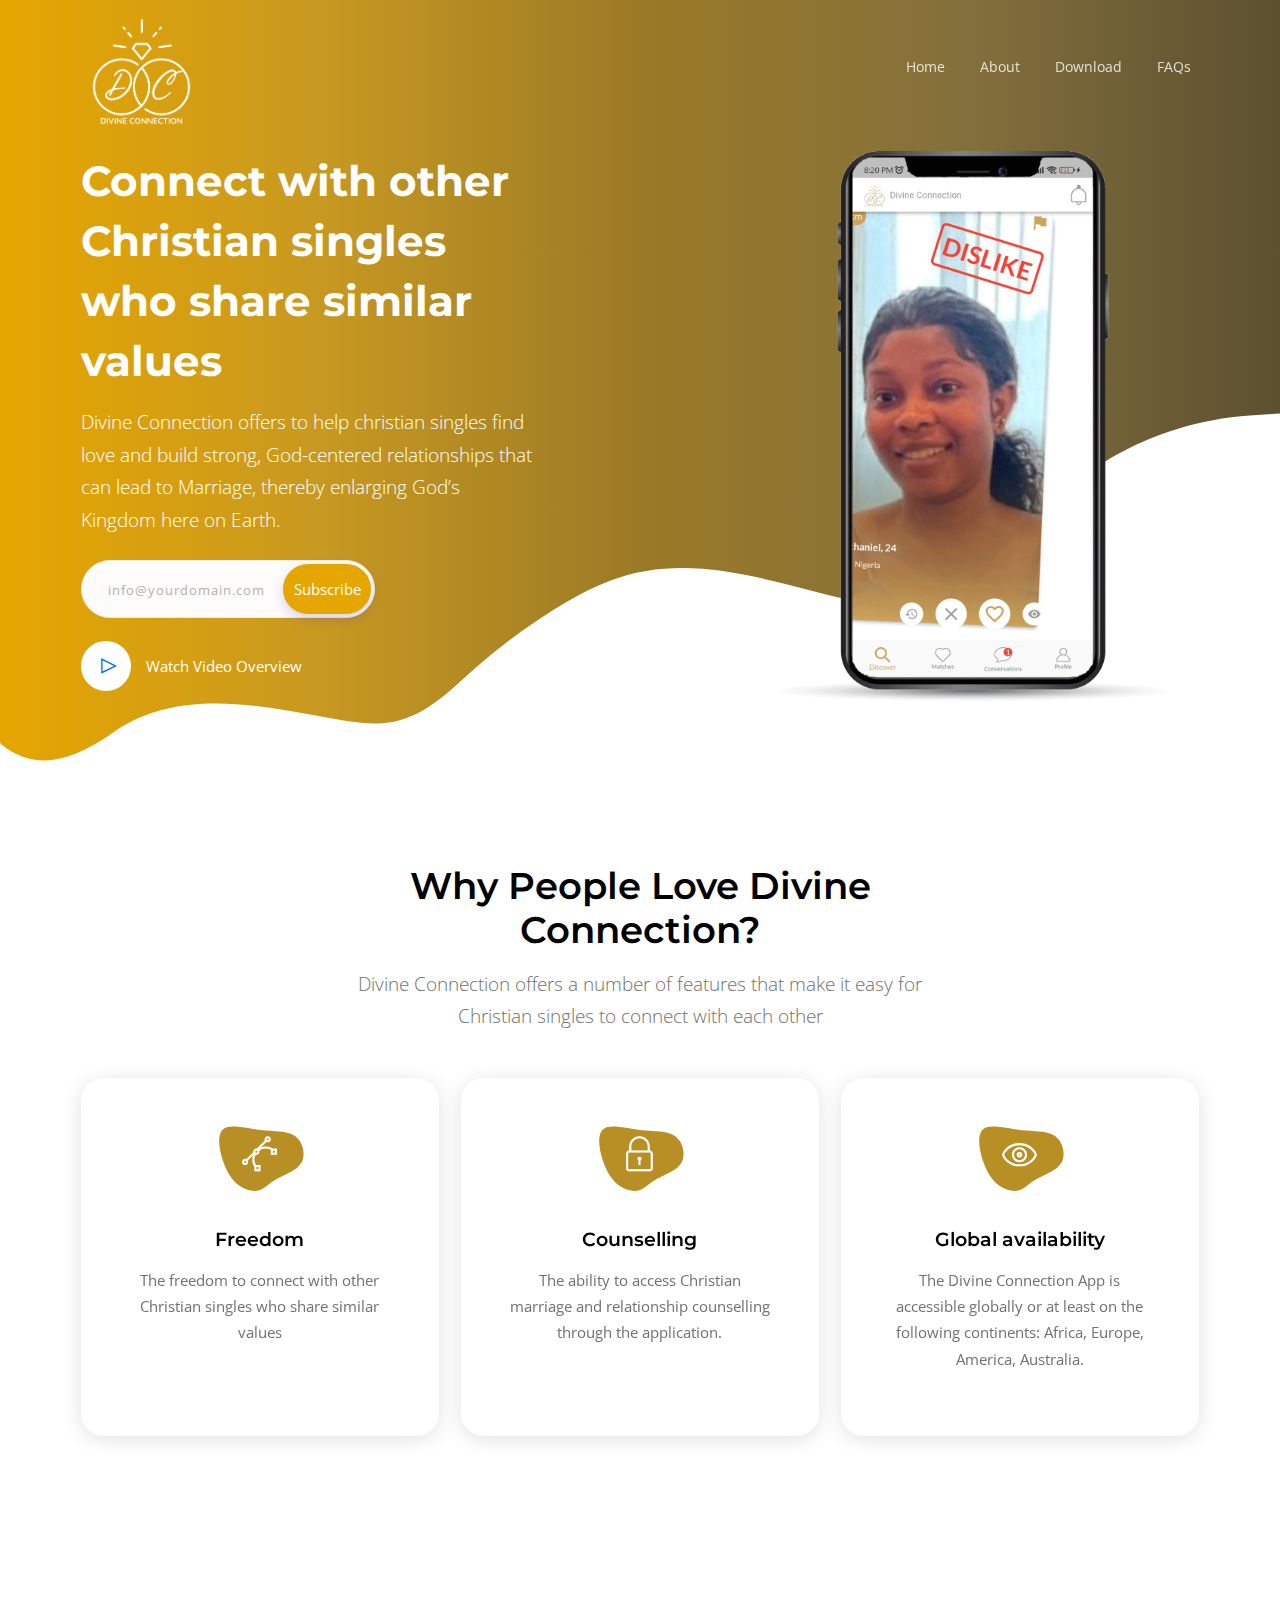
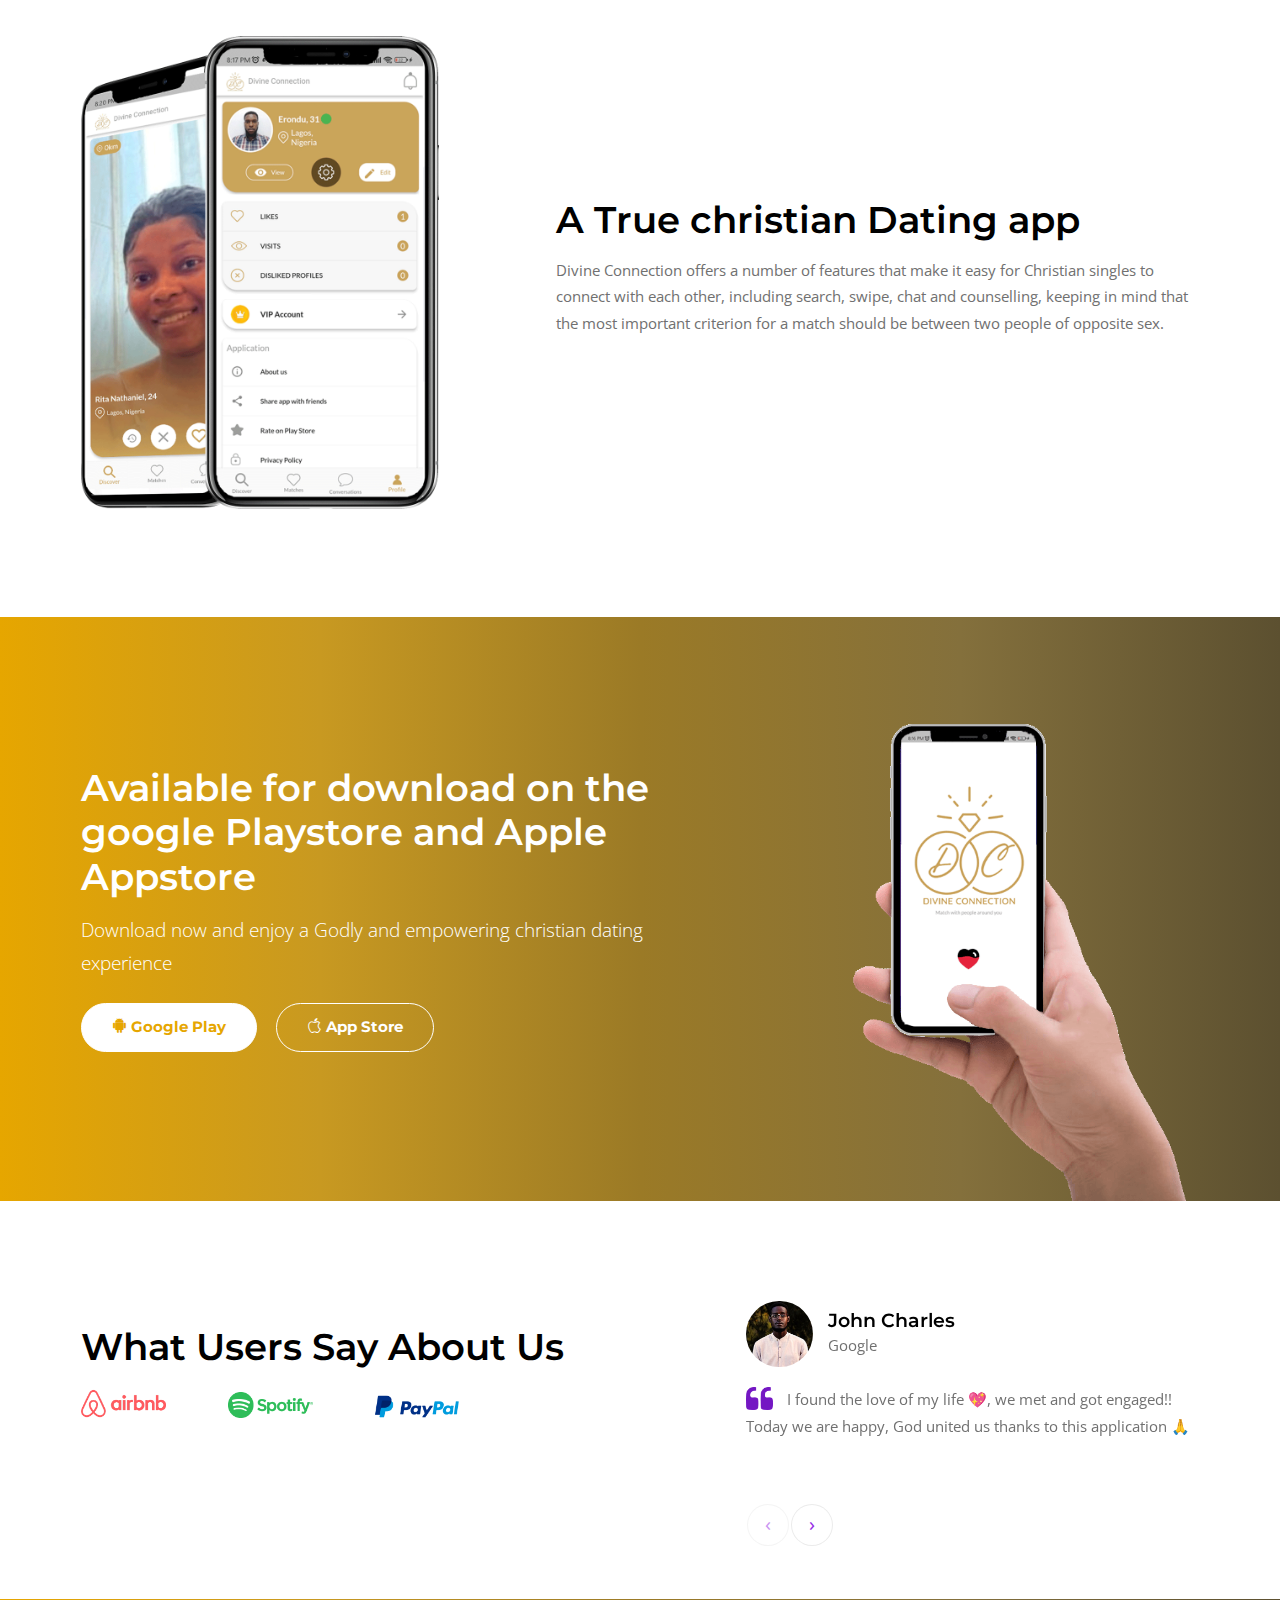
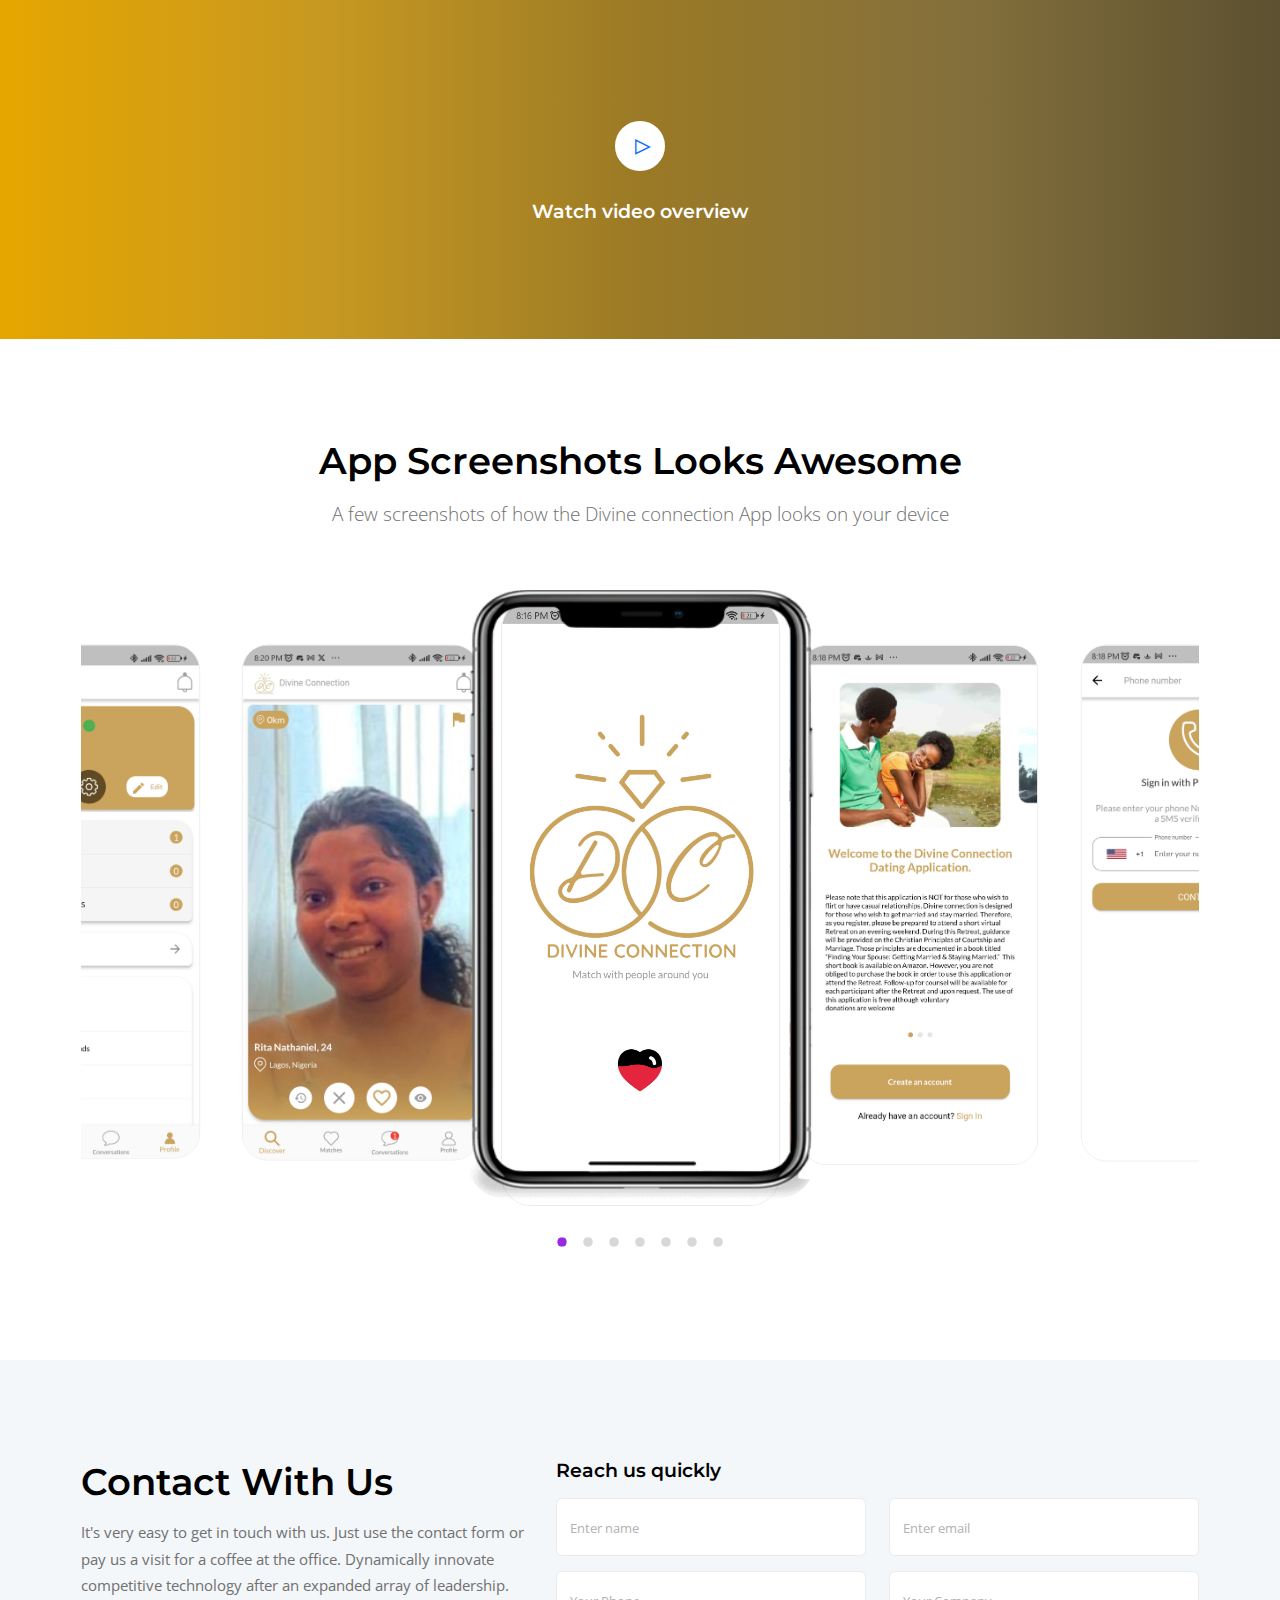
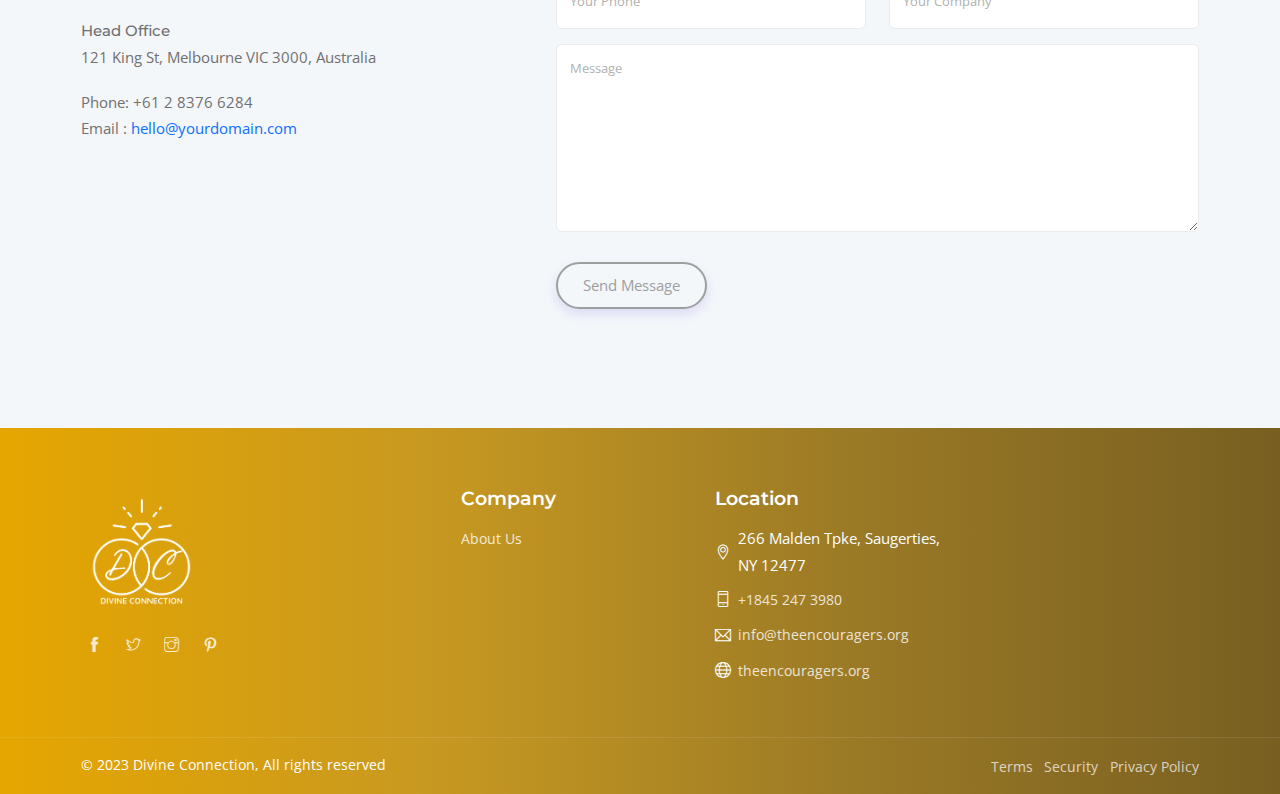
==== index.html @ 1597ddd3 "initial commit" ====
<!doctype html>
<html lang="en">

<!-- Mirrored from Divine Connection.themetags.com/index.html by HTTrack Website Copier/3.x [XR&CO'2014], Sat, 21 Oct 2023 18:19:06 GMT -->

<head>
    <meta charset="utf-8">
    <meta http-equiv="X-UA-Compatible" content="IE=edge">
    <meta name="viewport" content="width=device-width, initial-scale=1, shrink-to-fit=no">

    <!-- SEO Meta description -->
    <meta name="description"
        content="Divine Connection  or product landing page template helps you easily create websites for your app or product,  landing page template form promotion and many more.">
    <meta name="author" content="ThemeTags">

    <!-- OG Meta Tags to improve the way the post looks when you share the page on LinkedIn, Facebook, Google+ -->
    <meta property="og:site_name" content="" /> <!-- website name -->
    <meta property="og:site" content="" /> <!-- website link -->
    <meta property="og:title" content="" /> <!-- title shown in the actual shared post -->
    <meta property="og:description" content="" /> <!-- description shown in the actual shared post -->
    <meta property="og:image" content="" /> <!-- image link, make sure it's jpg -->
    <meta property="og:url" content="" /> <!-- where do you want your post to link to -->
    <meta property="og:type" content="article" />

    <!--title-->
    <title>Divine Connection </title>

    <!--favicon icon-->
    <link rel="icon" href="img/favicon.png" type="image/png" sizes="16x16">

    <!--google fonts-->
    <link href="https://fonts.googleapis.com/css?family=Montserrat:400,500,600,700%7COpen+Sans&amp;display=swap"
        rel="stylesheet">

    <!--Bootstrap css-->
    <link rel="stylesheet" href="css/bootstrap.min.css">
    <!--Magnific popup css-->
    <link rel="stylesheet" href="css/magnific-popup.css">
    <!--Themify icon css-->
    <link rel="stylesheet" href="css/themify-icons.css">
    <!--animated css-->
    <link rel="stylesheet" href="css/animate.min.css">

    <!--Owl carousel css-->
    <link rel="stylesheet" href="css/owl.carousel.min.css">
    <link rel="stylesheet" href="css/owl.theme.default.min.css">
    <!--custom css-->
    <link rel="stylesheet" href="css/style.css">
    <!--responsive css-->
    <link rel="stylesheet" href="css/responsive.css">

</head>

<body>
    <!--header section start check header.html-->
    <div id="header"></div>
    <!--header section end-->

    <!--body content wrap start-->
    <div class="main">

        <!--hero section start-->
        <section class="hero-section pt-100 background-img"
            style="background: url('img/app-hero-bg.jpg')no-repeat center center / cover">
            <div class="container">
                <div class="row align-items-center justify-content-between py-5">
                    <div class="col-md-7 col-lg-6 col-xl-5">
                        <div class="hero-content-left text-white">
                            <h1 class="text-white fw-bold">
                                Connect with other Christian singles who share similar values
                            </h1>
                            <p class="lead">
                                Divine Connection offers to help christian singles find love and build strong,
                                God-centered relationships that can lead to Marriage, thereby enlarging God’s Kingdom
                                here on Earth.

                            </p>

                            <form action="#" method="post" class="subscribe-form">
                                <div class="d-flex align-items-center">
                                    <input type="text" class="form-control input" id="email" name="email"
                                        placeholder="info@yourdomain.com">
                                    <input type="submit" class="button btn solid-btn" id="submit" value="Subscribe">
                                </div>
                            </form>

                            <div class="video-promo-content py-4 d-flex align-items-center">
                                <a href="https://www.youtube.com/watch?v=9No-FiEInLA"
                                    class="popup-youtube video-play-icon-without-bip video-play-icon me-3"><span
                                        class="ti-control-play"></span></a> Watch Video Overview

                            </div>
                        </div>
                    </div>
                    <div class="col-md-5 col-lg-5">
                        <div class="hero-animation-img">
                            <img src="img/app-product.png" alt="app" class="img-fluid">
                        </div>
                    </div>
                </div>
            </div>
            <div class="bottom-img-absolute">
                <img src="img/hero-bg-shape-1.svg" alt="wave shape" class="img-fluid">
            </div>
        </section>
        <!--hero section end-->

        <!--promo section start-->
        <section class="promo-section ptb-100">
            <div class="container">
                <div class="row justify-content-center">
                    <div class="col-lg-7 col-md-8">
                        <div class="section-heading text-center mb-5">
                            <h2>Why People Love Divine Connection?</h2>
                            <p class="lead">
                                Divine Connection offers a number of features that make it easy for Christian singles to
                                connect with each other

                            </p>
                        </div>
                    </div>
                </div>
                <div class="row g-4 justify-content-center equal">
                    <div class="col-md-6 col-xl-4">
                        <div
                            class="single-promo single-promo-hover single-promo-1 rounded text-center white-bg p-5 h-100">
                            <div class="circle-icon mb-5">
                                <span class="ti-vector text-white"></span>
                            </div>
                            <h5>Freedom</h5>
                            <p>The freedom to connect with other Christian singles who share similar values</p>
                        </div>
                    </div>
                    <div class="col-md-6 col-xl-4">
                        <div
                            class="single-promo single-promo-hover single-promo-1 rounded text-center white-bg p-5 h-100">
                            <div class="circle-icon mb-5">
                                <span class="ti-lock text-white"></span>
                            </div>
                            <h5>Counselling</h5>
                            <p>The ability to access Christian marriage and relationship counselling through the
                                application.

                            </p>
                        </div>
                    </div>
                    <div class="col-md-6 col-xl-4">
                        <div
                            class="single-promo single-promo-hover single-promo-1 rounded text-center white-bg p-5 h-100">
                            <div class="circle-icon mb-5">
                                <span class="ti-eye text-white"></span>
                            </div>
                            <h5>Global availability</h5>
                            <p>The Divine Connection App is accessible globally or at least on the following continents:
                                Africa, Europe, America, Australia.
                            </p>
                        </div>
                    </div>
                </div>
            </div>
        </section>
        <!--promo section end-->




        <!--feature section start-->
        <section id="features" class="feature-section ptb-100">
            <div class="container">
                <div class="row g-4 align-items-center justify-content-between">
                    <div class="col-md-4">
                        <div class="download-img">
                            <img src="img/image-14.png" alt="download" class="img-fluid">
                        </div>
                    </div>
                    <div class="col-md-7">
                        <div class="feature-contents section-heading">
                            <h2>A True christian Dating app</h2>
                            <p>
                                Divine Connection offers a number of features that make it easy for Christian singles to
                                connect with each other, including search, swipe, chat and counselling, keeping in mind
                                that the most important criterion for a match should be between two people of opposite
                                sex.

                            </p>
                        </div>
                    </div>
                </div>
            </div>
        </section>
        <!--feature section end-->

        <!--download section start-->
        <section class="download-section pt-100 background-img"
            style="background: url('img/app-hero-bg.jpg')no-repeat center center / cover">
            <div class="container">
                <div class="row align-items-center justify-content-between">
                    <div class="col-md-7">
                        <div class="download-content text-white pb-100">
                            <h2 class="text-white">Available for download on the google Playstore and Apple Appstore
                            </h2>
                            <p class="lead">Download now and enjoy a Godly and empowering christian dating experience
                            </p>

                            <div class="download-btn">
                                <a href="#" class="btn google-play-btn me-3"><span class="ti-android"></span> Google
                                    Play</a>
                                <a href="#" class="btn app-store-btn"><span class="ti-apple"></span> App Store</a>
                            </div>
                        </div>
                    </div>
                    <div class="col-md-4">
                        <div class="download-img d-flex align-items-end">
                            <img src="img/app-hand-top.png" alt="download" class="img-fluid">
                        </div>
                    </div>
                </div>
            </div>
        </section>
        <!--download section end-->



        <!--testimonial section start-->
        <section class="testimonial-section ptb-100">
            <div class="container">
                <div class="row justify-content-between align-items-center">
                    <div class="col-md-6">
                        <div class="section-heading mb-5">
                            <h2>What Users Say About Us</h2>

                            <div class="client-section-wrap d-flex flex-row align-items-center">
                                <ul class="list-inline">
                                    <li class="list-inline-item"><img src="img/client-1-color.png" width="85"
                                            alt="client" class="img-fluid"></li>
                                    <li class="list-inline-item"><img src="img/client-6-color.png" width="85"
                                            alt="client" class="img-fluid"></li>
                                    <li class="list-inline-item"><img src="img/client-3-color.png" width="85"
                                            alt="client" class="img-fluid"></li>
                                </ul>
                            </div>
                        </div>
                    </div>
                    <div class="col-md-5">
                        <div class="owl-carousel owl-theme client-testimonial arrow-indicator">
                            <div class="item">
                                <div class="testimonial-quote-wrap">
                                    <div class="media author-info mb-3">
                                        <div class="author-img me-3">
                                            <img src="img/client-1.jpg" alt="client" class="img-fluid rounded-circle">
                                        </div>
                                        <div class="media-body">
                                            <h5 class="mb-0">John Charles</h5>
                                            <span>Google</span>
                                        </div>
                                    </div>
                                    <div class="client-say">
                                        <p> <img src="img/quote.png" alt="quote" class="img-fluid"> I found the love of
                                            my life 💖, we met and got engaged!! Today we are happy, God united us
                                            thanks to this application 🙏</p>
                                    </div>
                                </div>
                            </div>
                            <div class="item">
                                <div class="testimonial-quote-wrap">
                                    <div class="media author-info mb-3">
                                        <div class="author-img me-3">
                                            <img src="img/client-2.jpg" alt="client" class="img-fluid rounded-circle">
                                        </div>
                                        <div class="media-body">
                                            <h5 class="mb-0">Arabella Ora</h5>
                                            <span>Amazon</span>
                                        </div>
                                    </div>
                                    <div class="client-say">
                                        <p><img src="img/quote.png" alt="quote" class="img-fluid"> Very good
                                            application, it is good to have an application where we can see and meet
                                            other people with the same or similar Christian values”</p>
                                    </div>
                                </div>
                            </div>
                            <div class="item">
                                <div class="testimonial-quote-wrap">
                                    <div class="media author-info mb-3">
                                        <div class="author-img me-3">
                                            <img src="img/client-1.jpg" alt="client" class="img-fluid rounded-circle">
                                        </div>
                                        <div class="media-body">
                                            <h5 class="mb-0">Jeremy Jere</h5>
                                            <span>Themetags</span>
                                        </div>
                                    </div>
                                    <div class="client-say">
                                        <p><img src="img/quote.png" alt="quote" class="img-fluid"> Objectively
                                            synthesize client-centered e-tailers for maintainable channels. Holisticly
                                            administrate customer directed vortals whereas tactical functionalities.
                                            Energistically monetize reliable imperatives through client-centric best
                                            practices. Collaboratively.</p>
                                    </div>
                                </div>
                            </div>
                            <div class="item">
                                <div class="testimonial-quote-wrap">
                                    <div class="media author-info mb-3">
                                        <div class="author-img me-3">
                                            <img src="img/client-1.jpg" alt="client" class="img-fluid rounded-circle">
                                        </div>
                                        <div class="media-body">
                                            <h5 class="mb-0">John Charles</h5>
                                            <span>Google</span>
                                        </div>
                                    </div>
                                    <div class="client-say">
                                        <p><img src="img/quote.png" alt="quote" class="img-fluid"> Enthusiastically
                                            innovate B2C data without clicks-and-mortar convergence. Monotonectally
                                            deliver compelling testing procedures vis-a-vis B2B testing procedures.
                                            Competently evisculate integrated resources whereas global processes.
                                            Enthusiastically.</p>
                                    </div>
                                </div>
                            </div>
                        </div>
                    </div>
                </div>
            </div>
        </section>
        <!--testimonial section end-->

        <!--our video promo section start-->
        <section class="video-promo ptb-100 background-img"
            style="background: url('img/hero-bg-1.jpg')no-repeat center center / cover">
            <div class="container">
                <div class="row justify-content-center">
                    <div class="col-md-6">
                        <div class="video-promo-content mt-4 text-center">
                            <a href="https://www.youtube.com/watch?v=9No-FiEInLA"
                                class="popup-youtube video-play-icon d-inline-block"><span
                                    class="ti-control-play"></span></a>
                            <h5 class="mt-4 text-white">Watch video overview</h5>
                        </div>
                    </div>
                </div>
            </div>
        </section>
        <!--our video promo section end-->

        <!--screenshots section start-->
        <section id="screenshots" class="screenshots-section ptb-100">
            <div class="container">
                <div class="row justify-content-center">
                    <div class="col-md-8">
                        <div class="section-heading text-center">
                            <h2>App Screenshots Looks Awesome</h2>
                            <p class="lead">A few screenshots of how the Divine connection App looks on your device</p>
                        </div>
                    </div>
                </div>
                <!--start app screen carousel-->
                <div class="screen-slider-content mt-5">
                    <div class="screenshot-frame"></div>
                    <div class="screen-carousel owl-carousel owl-theme dot-indicator">
                        <img src="img/screens/screen_splash.jpg" class="img-fluid" alt="screenshots">
                        <img src="img/screens/screen_slider.jpg" class="img-fluid" alt="screenshots">
                        <img src="img/screens/screen_phone.jpg" class="img-fluid" alt="screenshots">
                        <img src="img/screens/screen_matches.jpg" class="img-fluid" alt="screenshots">
                        <img src="img/screens/screen_chat.jpg" class="img-fluid" alt="screenshots">
                        <img src="img/screens/screen_profile.jpg" class="img-fluid" alt="screenshots">
                        <img src="img/screens/screen_match.jpg" class="img-fluid" alt="screenshots">
                    </div>
                </div>
                <!--end app screen carousel-->

            </div>
        </section>
        <!--screenshots section end-->



        <!--contact us section start-->
        <section id="contact" class="contact-us ptb-100 gray-light-bg">
            <div class="container">
                <div class="row">
                    <div class="col-12 pb-3 message-box d-none">
                        <div class="alert alert-danger"></div>
                    </div>
                    <div class="col-md-5">
                        <div class="section-heading">
                            <h2>Contact With Us</h2>
                            <p>It's very easy to get in touch with us. Just use the contact form or pay us a
                                visit for a coffee at the office. Dynamically innovate competitive technology after an
                                expanded array of leadership.</p>
                        </div>
                        <div class="footer-address">
                            <h6><strong>Head Office</strong></h6>
                            <p>121 King St, Melbourne VIC 3000, Australia</p>
                            <ul>
                                <li><span>Phone: +61 2 8376 6284</span></li>
                                <li><span>Email : <a href="mailto:hello@yourdomain.com">hello@yourdomain.com</a></span>
                                </li>
                            </ul>
                        </div>
                    </div>
                    <div class="col-md-7">
                        <form action="#" method="POST" id="contactForm" class="contact-us-form" novalidate="novalidate">
                            <h5>Reach us quickly</h5>
                            <div class="row">
                                <div class="col-sm-6 col-12">
                                    <div class="form-group mb-3">
                                        <input type="text" class="form-control" name="name" id="name"
                                            placeholder="Enter name" required="required">
                                    </div>
                                </div>
                                <div class="col-sm-6 col-12">
                                    <div class="form-group mb-3">
                                        <input type="email" class="form-control" name="email" id="email"
                                            placeholder="Enter email" required="required">
                                    </div>
                                </div>
                            </div>
                            <div class="row">
                                <div class="col-sm-6 col-12">
                                    <div class="form-group mb-3">
                                        <input type="text" name="phone" value="" class="form-control" id="phone"
                                            placeholder="Your Phone">
                                    </div>
                                </div>
                                <div class="col-sm-6 col-12">
                                    <div class="form-group mb-3">
                                        <input type="text" name="company" value="" size="40" class="form-control"
                                            id="company" placeholder="Your Company">
                                    </div>
                                </div>
                            </div>
                            <div class="row">
                                <div class="col-12">
                                    <div class="form-group mb-3">
                                        <textarea name="message" id="message" class="form-control h-100" rows="7"
                                            cols="25" placeholder="Message"></textarea>
                                    </div>
                                </div>
                            </div>
                            <div class="row">
                                <div class="col-sm-12 mt-3">
                                    <button type="submit" class="btn solid-btn" id="btnContactUs">
                                        Send Message
                                    </button>
                                </div>
                            </div>
                        </form>
                        <p class="form-message"></p>
                    </div>
                </div>
            </div>
        </section>
        <!--contact us section end-->


        <!--footer section start - check footer.html-->
        <div id="footer"></div>
        <!--footer section end-->


        <!--jQuery-->
        <script src="js/jquery-3.6.1.min.js"></script>
        <!--Popper js-->
        <script src="js/popper.min.js"></script>
        <!--Bootstrap js-->
        <script src="js/bootstrap.min.js"></script>
        <!--Magnific popup js-->
        <script src="js/jquery.magnific-popup.min.js"></script>
        <!--jquery easing js-->
        <script src="js/jquery.easing.min.js"></script>

        <!--wow js-->
        <script src="js/wow.min.js"></script>
        <!--owl carousel js-->
        <script src="js/owl.carousel.min.js"></script>
        <!--countdown js-->
        <script src="js/jquery.countdown.min.js"></script>
        <!--validator js-->
        <script src="js/validator.min.js"></script>
        <!--custom js-->
        <script src="js/scripts.js?v=0.1"></script>
        <script src="js/cms.js"></script>
</body>

<!-- Mirrored from Divine Connection.themetags.com/index.html by HTTrack Website Copier/3.x [XR&CO'2014], Sat, 21 Oct 2023 18:20:29 GMT -->

</html>
---- css/themify-icons.css ----
@font-face {
	font-family: 'themify';
	src:url('../fonts/themify9f24.eot?-fvbane');
	src:url('../fonts/themifyd41d.eot?#iefix-fvbane') format('embedded-opentype'),
		url('../fonts/themify9f24.woff?-fvbane') format('woff'),
		url('../fonts/themify9f24.ttf?-fvbane') format('truetype'),
		url('../fonts/themify9f24.svg?-fvbane#themify') format('svg');
	font-weight: normal;
	font-style: normal;
}

[class^="ti-"], [class*=" ti-"] {
	font-family: 'themify';
	speak: none;
	font-style: normal;
	font-weight: normal;
	font-variant: normal;
	text-transform: none;
	line-height: 1;

	/* Better Font Rendering =========== */
	-webkit-font-smoothing: antialiased;
	-moz-osx-font-smoothing: grayscale;
}

.ti-wand:before {
	content: "\e600";
}
.ti-volume:before {
	content: "\e601";
}
.ti-user:before {
	content: "\e602";
}
.ti-unlock:before {
	content: "\e603";
}
.ti-unlink:before {
	content: "\e604";
}
.ti-trash:before {
	content: "\e605";
}
.ti-thought:before {
	content: "\e606";
}
.ti-target:before {
	content: "\e607";
}
.ti-tag:before {
	content: "\e608";
}
.ti-tablet:before {
	content: "\e609";
}
.ti-star:before {
	content: "\e60a";
}
.ti-spray:before {
	content: "\e60b";
}
.ti-signal:before {
	content: "\e60c";
}
.ti-shopping-cart:before {
	content: "\e60d";
}
.ti-shopping-cart-full:before {
	content: "\e60e";
}
.ti-settings:before {
	content: "\e60f";
}
.ti-search:before {
	content: "\e610";
}
.ti-zoom-in:before {
	content: "\e611";
}
.ti-zoom-out:before {
	content: "\e612";
}
.ti-cut:before {
	content: "\e613";
}
.ti-ruler:before {
	content: "\e614";
}
.ti-ruler-pencil:before {
	content: "\e615";
}
.ti-ruler-alt:before {
	content: "\e616";
}
.ti-bookmark:before {
	content: "\e617";
}
.ti-bookmark-alt:before {
	content: "\e618";
}
.ti-reload:before {
	content: "\e619";
}
.ti-plus:before {
	content: "\e61a";
}
.ti-pin:before {
	content: "\e61b";
}
.ti-pencil:before {
	content: "\e61c";
}
.ti-pencil-alt:before {
	content: "\e61d";
}
.ti-paint-roller:before {
	content: "\e61e";
}
.ti-paint-bucket:before {
	content: "\e61f";
}
.ti-na:before {
	content: "\e620";
}
.ti-mobile:before {
	content: "\e621";
}
.ti-minus:before {
	content: "\e622";
}
.ti-medall:before {
	content: "\e623";
}
.ti-medall-alt:before {
	content: "\e624";
}
.ti-marker:before {
	content: "\e625";
}
.ti-marker-alt:before {
	content: "\e626";
}
.ti-arrow-up:before {
	content: "\e627";
}
.ti-arrow-right:before {
	content: "\e628";
}
.ti-arrow-left:before {
	content: "\e629";
}
.ti-arrow-down:before {
	content: "\e62a";
}
.ti-lock:before {
	content: "\e62b";
}
.ti-location-arrow:before {
	content: "\e62c";
}
.ti-link:before {
	content: "\e62d";
}
.ti-layout:before {
	content: "\e62e";
}
.ti-layers:before {
	content: "\e62f";
}
.ti-layers-alt:before {
	content: "\e630";
}
.ti-key:before {
	content: "\e631";
}
.ti-import:before {
	content: "\e632";
}
.ti-image:before {
	content: "\e633";
}
.ti-heart:before {
	content: "\e634";
}
.ti-heart-broken:before {
	content: "\e635";
}
.ti-hand-stop:before {
	content: "\e636";
}
.ti-hand-open:before {
	content: "\e637";
}
.ti-hand-drag:before {
	content: "\e638";
}
.ti-folder:before {
	content: "\e639";
}
.ti-flag:before {
	content: "\e63a";
}
.ti-flag-alt:before {
	content: "\e63b";
}
.ti-flag-alt-2:before {
	content: "\e63c";
}
.ti-eye:before {
	content: "\e63d";
}
.ti-export:before {
	content: "\e63e";
}
.ti-exchange-vertical:before {
	content: "\e63f";
}
.ti-desktop:before {
	content: "\e640";
}
.ti-cup:before {
	content: "\e641";
}
.ti-crown:before {
	content: "\e642";
}
.ti-comments:before {
	content: "\e643";
}
.ti-comment:before {
	content: "\e644";
}
.ti-comment-alt:before {
	content: "\e645";
}
.ti-close:before {
	content: "\e646";
}
.ti-clip:before {
	content: "\e647";
}
.ti-angle-up:before {
	content: "\e648";
}
.ti-angle-right:before {
	content: "\e649";
}
.ti-angle-left:before {
	content: "\e64a";
}
.ti-angle-down:before {
	content: "\e64b";
}
.ti-check:before {
	content: "\e64c";
}
.ti-check-box:before {
	content: "\e64d";
}
.ti-camera:before {
	content: "\e64e";
}
.ti-announcement:before {
	content: "\e64f";
}
.ti-brush:before {
	content: "\e650";
}
.ti-briefcase:before {
	content: "\e651";
}
.ti-bolt:before {
	content: "\e652";
}
.ti-bolt-alt:before {
	content: "\e653";
}
.ti-blackboard:before {
	content: "\e654";
}
.ti-bag:before {
	content: "\e655";
}
.ti-move:before {
	content: "\e656";
}
.ti-arrows-vertical:before {
	content: "\e657";
}
.ti-arrows-horizontal:before {
	content: "\e658";
}
.ti-fullscreen:before {
	content: "\e659";
}
.ti-arrow-top-right:before {
	content: "\e65a";
}
.ti-arrow-top-left:before {
	content: "\e65b";
}
.ti-arrow-circle-up:before {
	content: "\e65c";
}
.ti-arrow-circle-right:before {
	content: "\e65d";
}
.ti-arrow-circle-left:before {
	content: "\e65e";
}
.ti-arrow-circle-down:before {
	content: "\e65f";
}
.ti-angle-double-up:before {
	content: "\e660";
}
.ti-angle-double-right:before {
	content: "\e661";
}
.ti-angle-double-left:before {
	content: "\e662";
}
.ti-angle-double-down:before {
	content: "\e663";
}
.ti-zip:before {
	content: "\e664";
}
.ti-world:before {
	content: "\e665";
}
.ti-wheelchair:before {
	content: "\e666";
}
.ti-view-list:before {
	content: "\e667";
}
.ti-view-list-alt:before {
	content: "\e668";
}
.ti-view-grid:before {
	content: "\e669";
}
.ti-uppercase:before {
	content: "\e66a";
}
.ti-upload:before {
	content: "\e66b";
}
.ti-underline:before {
	content: "\e66c";
}
.ti-truck:before {
	content: "\e66d";
}
.ti-timer:before {
	content: "\e66e";
}
.ti-ticket:before {
	content: "\e66f";
}
.ti-thumb-up:before {
	content: "\e670";
}
.ti-thumb-down:before {
	content: "\e671";
}
.ti-text:before {
	content: "\e672";
}
.ti-stats-up:before {
	content: "\e673";
}
.ti-stats-down:before {
	content: "\e674";
}
.ti-split-v:before {
	content: "\e675";
}
.ti-split-h:before {
	content: "\e676";
}
.ti-smallcap:before {
	content: "\e677";
}
.ti-shine:before {
	content: "\e678";
}
.ti-shift-right:before {
	content: "\e679";
}
.ti-shift-left:before {
	content: "\e67a";
}
.ti-shield:before {
	content: "\e67b";
}
.ti-notepad:before {
	content: "\e67c";
}
.ti-server:before {
	content: "\e67d";
}
.ti-quote-right:before {
	content: "\e67e";
}
.ti-quote-left:before {
	content: "\e67f";
}
.ti-pulse:before {
	content: "\e680";
}
.ti-printer:before {
	content: "\e681";
}
.ti-power-off:before {
	content: "\e682";
}
.ti-plug:before {
	content: "\e683";
}
.ti-pie-chart:before {
	content: "\e684";
}
.ti-paragraph:before {
	content: "\e685";
}
.ti-panel:before {
	content: "\e686";
}
.ti-package:before {
	content: "\e687";
}
.ti-music:before {
	content: "\e688";
}
.ti-music-alt:before {
	content: "\e689";
}
.ti-mouse:before {
	content: "\e68a";
}
.ti-mouse-alt:before {
	content: "\e68b";
}
.ti-money:before {
	content: "\e68c";
}
.ti-microphone:before {
	content: "\e68d";
}
.ti-menu:before {
	content: "\e68e";
}
.ti-menu-alt:before {
	content: "\e68f";
}
.ti-map:before {
	content: "\e690";
}
.ti-map-alt:before {
	content: "\e691";
}
.ti-loop:before {
	content: "\e692";
}
.ti-location-pin:before {
	content: "\e693";
}
.ti-list:before {
	content: "\e694";
}
.ti-light-bulb:before {
	content: "\e695";
}
.ti-Italic:before {
	content: "\e696";
}
.ti-info:before {
	content: "\e697";
}
.ti-infinite:before {
	content: "\e698";
}
.ti-id-badge:before {
	content: "\e699";
}
.ti-hummer:before {
	content: "\e69a";
}
.ti-home:before {
	content: "\e69b";
}
.ti-help:before {
	content: "\e69c";
}
.ti-headphone:before {
	content: "\e69d";
}
.ti-harddrives:before {
	content: "\e69e";
}
.ti-harddrive:before {
	content: "\e69f";
}
.ti-gift:before {
	content: "\e6a0";
}
.ti-game:before {
	content: "\e6a1";
}
.ti-filter:before {
	content: "\e6a2";
}
.ti-files:before {
	content: "\e6a3";
}
.ti-file:before {
	content: "\e6a4";
}
.ti-eraser:before {
	content: "\e6a5";
}
.ti-envelope:before {
	content: "\e6a6";
}
.ti-download:before {
	content: "\e6a7";
}
.ti-direction:before {
	content: "\e6a8";
}
.ti-direction-alt:before {
	content: "\e6a9";
}
.ti-dashboard:before {
	content: "\e6aa";
}
.ti-control-stop:before {
	content: "\e6ab";
}
.ti-control-shuffle:before {
	content: "\e6ac";
}
.ti-control-play:before {
	content: "\e6ad";
}
.ti-control-pause:before {
	content: "\e6ae";
}
.ti-control-forward:before {
	content: "\e6af";
}
.ti-control-backward:before {
	content: "\e6b0";
}
.ti-cloud:before {
	content: "\e6b1";
}
.ti-cloud-up:before {
	content: "\e6b2";
}
.ti-cloud-down:before {
	content: "\e6b3";
}
.ti-clipboard:before {
	content: "\e6b4";
}
.ti-car:before {
	content: "\e6b5";
}
.ti-calendar:before {
	content: "\e6b6";
}
.ti-book:before {
	content: "\e6b7";
}
.ti-bell:before {
	content: "\e6b8";
}
.ti-basketball:before {
	content: "\e6b9";
}
.ti-bar-chart:before {
	content: "\e6ba";
}
.ti-bar-chart-alt:before {
	content: "\e6bb";
}
.ti-back-right:before {
	content: "\e6bc";
}
.ti-back-left:before {
	content: "\e6bd";
}
.ti-arrows-corner:before {
	content: "\e6be";
}
.ti-archive:before {
	content: "\e6bf";
}
.ti-anchor:before {
	content: "\e6c0";
}
.ti-align-right:before {
	content: "\e6c1";
}
.ti-align-left:before {
	content: "\e6c2";
}
.ti-align-justify:before {
	content: "\e6c3";
}
.ti-align-center:before {
	content: "\e6c4";
}
.ti-alert:before {
	content: "\e6c5";
}
.ti-alarm-clock:before {
	content: "\e6c6";
}
.ti-agenda:before {
	content: "\e6c7";
}
.ti-write:before {
	content: "\e6c8";
}
.ti-window:before {
	content: "\e6c9";
}
.ti-widgetized:before {
	content: "\e6ca";
}
.ti-widget:before {
	content: "\e6cb";
}
.ti-widget-alt:before {
	content: "\e6cc";
}
.ti-wallet:before {
	content: "\e6cd";
}
.ti-video-clapper:before {
	content: "\e6ce";
}
.ti-video-camera:before {
	content: "\e6cf";
}
.ti-vector:before {
	content: "\e6d0";
}
.ti-themify-logo:before {
	content: "\e6d1";
}
.ti-themify-favicon:before {
	content: "\e6d2";
}
.ti-themify-favicon-alt:before {
	content: "\e6d3";
}
.ti-support:before {
	content: "\e6d4";
}
.ti-stamp:before {
	content: "\e6d5";
}
.ti-split-v-alt:before {
	content: "\e6d6";
}
.ti-slice:before {
	content: "\e6d7";
}
.ti-shortcode:before {
	content: "\e6d8";
}
.ti-shift-right-alt:before {
	content: "\e6d9";
}
.ti-shift-left-alt:before {
	content: "\e6da";
}
.ti-ruler-alt-2:before {
	content: "\e6db";
}
.ti-receipt:before {
	content: "\e6dc";
}
.ti-pin2:before {
	content: "\e6dd";
}
.ti-pin-alt:before {
	content: "\e6de";
}
.ti-pencil-alt2:before {
	content: "\e6df";
}
.ti-palette:before {
	content: "\e6e0";
}
.ti-more:before {
	content: "\e6e1";
}
.ti-more-alt:before {
	content: "\e6e2";
}
.ti-microphone-alt:before {
	content: "\e6e3";
}
.ti-magnet:before {
	content: "\e6e4";
}
.ti-line-double:before {
	content: "\e6e5";
}
.ti-line-dotted:before {
	content: "\e6e6";
}
.ti-line-dashed:before {
	content: "\e6e7";
}
.ti-layout-width-full:before {
	content: "\e6e8";
}
.ti-layout-width-default:before {
	content: "\e6e9";
}
.ti-layout-width-default-alt:before {
	content: "\e6ea";
}
.ti-layout-tab:before {
	content: "\e6eb";
}
.ti-layout-tab-window:before {
	content: "\e6ec";
}
.ti-layout-tab-v:before {
	content: "\e6ed";
}
.ti-layout-tab-min:before {
	content: "\e6ee";
}
.ti-layout-slider:before {
	content: "\e6ef";
}
.ti-layout-slider-alt:before {
	content: "\e6f0";
}
.ti-layout-sidebar-right:before {
	content: "\e6f1";
}
.ti-layout-sidebar-none:before {
	content: "\e6f2";
}
.ti-layout-sidebar-left:before {
	content: "\e6f3";
}
.ti-layout-placeholder:before {
	content: "\e6f4";
}
.ti-layout-menu:before {
	content: "\e6f5";
}
.ti-layout-menu-v:before {
	content: "\e6f6";
}
.ti-layout-menu-separated:before {
	content: "\e6f7";
}
.ti-layout-menu-full:before {
	content: "\e6f8";
}
.ti-layout-media-right-alt:before {
	content: "\e6f9";
}
.ti-layout-media-right:before {
	content: "\e6fa";
}
.ti-layout-media-overlay:before {
	content: "\e6fb";
}
.ti-layout-media-overlay-alt:before {
	content: "\e6fc";
}
.ti-layout-media-overlay-alt-2:before {
	content: "\e6fd";
}
.ti-layout-media-left-alt:before {
	content: "\e6fe";
}
.ti-layout-media-left:before {
	content: "\e6ff";
}
.ti-layout-media-center-alt:before {
	content: "\e700";
}
.ti-layout-media-center:before {
	content: "\e701";
}
.ti-layout-list-thumb:before {
	content: "\e702";
}
.ti-layout-list-thumb-alt:before {
	content: "\e703";
}
.ti-layout-list-post:before {
	content: "\e704";
}
.ti-layout-list-large-image:before {
	content: "\e705";
}
.ti-layout-line-solid:before {
	content: "\e706";
}
.ti-layout-grid4:before {
	content: "\e707";
}
.ti-layout-grid3:before {
	content: "\e708";
}
.ti-layout-grid2:before {
	content: "\e709";
}
.ti-layout-grid2-thumb:before {
	content: "\e70a";
}
.ti-layout-cta-right:before {
	content: "\e70b";
}
.ti-layout-cta-left:before {
	content: "\e70c";
}
.ti-layout-cta-center:before {
	content: "\e70d";
}
.ti-layout-cta-btn-right:before {
	content: "\e70e";
}
.ti-layout-cta-btn-left:before {
	content: "\e70f";
}
.ti-layout-column4:before {
	content: "\e710";
}
.ti-layout-column3:before {
	content: "\e711";
}
.ti-layout-column2:before {
	content: "\e712";
}
.ti-layout-accordion-separated:before {
	content: "\e713";
}
.ti-layout-accordion-merged:before {
	content: "\e714";
}
.ti-layout-accordion-list:before {
	content: "\e715";
}
.ti-ink-pen:before {
	content: "\e716";
}
.ti-info-alt:before {
	content: "\e717";
}
.ti-help-alt:before {
	content: "\e718";
}
.ti-headphone-alt:before {
	content: "\e719";
}
.ti-hand-point-up:before {
	content: "\e71a";
}
.ti-hand-point-right:before {
	content: "\e71b";
}
.ti-hand-point-left:before {
	content: "\e71c";
}
.ti-hand-point-down:before {
	content: "\e71d";
}
.ti-gallery:before {
	content: "\e71e";
}
.ti-face-smile:before {
	content: "\e71f";
}
.ti-face-sad:before {
	content: "\e720";
}
.ti-credit-card:before {
	content: "\e721";
}
.ti-control-skip-forward:before {
	content: "\e722";
}
.ti-control-skip-backward:before {
	content: "\e723";
}
.ti-control-record:before {
	content: "\e724";
}
.ti-control-eject:before {
	content: "\e725";
}
.ti-comments-smiley:before {
	content: "\e726";
}
.ti-brush-alt:before {
	content: "\e727";
}
.ti-youtube:before {
	content: "\e728";
}
.ti-vimeo:before {
	content: "\e729";
}
.ti-twitter:before {
	content: "\e72a";
}
.ti-time:before {
	content: "\e72b";
}
.ti-tumblr:before {
	content: "\e72c";
}
.ti-skype:before {
	content: "\e72d";
}
.ti-share:before {
	content: "\e72e";
}
.ti-share-alt:before {
	content: "\e72f";
}
.ti-rocket:before {
	content: "\e730";
}
.ti-pinterest:before {
	content: "\e731";
}
.ti-new-window:before {
	content: "\e732";
}
.ti-microsoft:before {
	content: "\e733";
}
.ti-list-ol:before {
	content: "\e734";
}
.ti-linkedin:before {
	content: "\e735";
}
.ti-layout-sidebar-2:before {
	content: "\e736";
}
.ti-layout-grid4-alt:before {
	content: "\e737";
}
.ti-layout-grid3-alt:before {
	content: "\e738";
}
.ti-layout-grid2-alt:before {
	content: "\e739";
}
.ti-layout-column4-alt:before {
	content: "\e73a";
}
.ti-layout-column3-alt:before {
	content: "\e73b";
}
.ti-layout-column2-alt:before {
	content: "\e73c";
}
.ti-instagram:before {
	content: "\e73d";
}
.ti-google:before {
	content: "\e73e";
}
.ti-github:before {
	content: "\e73f";
}
.ti-flickr:before {
	content: "\e740";
}
.ti-facebook:before {
	content: "\e741";
}
.ti-dropbox:before {
	content: "\e742";
}
.ti-dribbble:before {
	content: "\e743";
}
.ti-apple:before {
	content: "\e744";
}
.ti-android:before {
	content: "\e745";
}
.ti-save:before {
	content: "\e746";
}
.ti-save-alt:before {
	content: "\e747";
}
.ti-yahoo:before {
	content: "\e748";
}
.ti-wordpress:before {
	content: "\e749";
}
.ti-vimeo-alt:before {
	content: "\e74a";
}
.ti-twitter-alt:before {
	content: "\e74b";
}
.ti-tumblr-alt:before {
	content: "\e74c";
}
.ti-trello:before {
	content: "\e74d";
}
.ti-stack-overflow:before {
	content: "\e74e";
}
.ti-soundcloud:before {
	content: "\e74f";
}
.ti-sharethis:before {
	content: "\e750";
}
.ti-sharethis-alt:before {
	content: "\e751";
}
.ti-reddit:before {
	content: "\e752";
}
.ti-pinterest-alt:before {
	content: "\e753";
}
.ti-microsoft-alt:before {
	content: "\e754";
}
.ti-linux:before {
	content: "\e755";
}
.ti-jsfiddle:before {
	content: "\e756";
}
.ti-joomla:before {
	content: "\e757";
}
.ti-html5:before {
	content: "\e758";
}
.ti-flickr-alt:before {
	content: "\e759";
}
.ti-email:before {
	content: "\e75a";
}
.ti-drupal:before {
	content: "\e75b";
}
.ti-dropbox-alt:before {
	content: "\e75c";
}
.ti-css3:before {
	content: "\e75d";
}
.ti-rss:before {
	content: "\e75e";
}
.ti-rss-alt:before {
	content: "\e75f";
}
---- css/style.css ----
/*================
 Template Name: Divine Connection 
 Description: Divine Connection is app and product landing page template.
 Version: 1.0
 Author: https://themeforest.net/user/themetags
=======================*/

/*TABLE OF CONTENTS*/
/*=====================
01. RESET CSS
02. BASE TYPOGRAPHY
03. PRE DEFINE CLASS CSS
04. HEADER CSS
05. HERO SECTION CSS
06. PROMO SECTION CSS
07. ABOUT US CSS
08. FEATURE SECTION CSS
09. VIDEO PROMO CSS
10. COUNTER CSS
11. PRICING CSS
12. TESTIMONIAL CSS
13. CONTACT FORM CSS
14. FOOTER CSS
=======================*/


/* -----------------------------------------
			   01. RESET CSS
-------------------------------------------- */

/* http://meyerweb.com/eric/tools/css/reset/
   v2.0 | 20110126
   License: none (public domain)
*/

html, body, div, span, applet, object, iframe,
h1, h2, h3, h4, h5, h6, p, blockquote, pre,
a, abbr, acronym, address, big, cite, code,
del, dfn, em, img, ins, kbd, q, s, samp,
small, strike, strong, sub, sup, tt, var,
b, u, i, center,
dl, dt, dd, ol, ul, li,
fieldset, form, label, legend,
table, caption, tbody, tfoot, thead, tr, th, td,
article, aside, canvas, details, embed,
figure, figcaption, footer, header, hgroup,
menu, nav, output, ruby, section, summary,
time, mark, audio, video {
    margin: 0;
    padding: 0;
    border: 0;
    font-size: 100%;
    font: inherit;
    vertical-align: baseline;
}

/* HTML5 display-role reset for older browsers */
article, aside, details, figcaption, figure,
footer, header, hgroup, menu, nav, section {
    display: block;
}

body {
    line-height: 1;
}

ol, ul {
    list-style: none;
}

blockquote, q {
    quotes: none;
}

blockquote:before, blockquote:after,
q:before, q:after {
    content: '';
    content: none;
}

table {
    border-collapse: collapse;
    border-spacing: 0;
}
html{
    overflow-y: scroll;
    font-size: 15px;
}

/* -----------------------------------------
           02. BASE TYPOGRAPHY
-------------------------------------------- */

body, h1, .h1, h2, .h2, h3, .h3, h4, .h4, h5, .h5, h6, .h6, p, .navbar, .brand, .btn, .btn-simple, a, .td-name, td {
    -moz-osx-font-smoothing: grayscale;
    -webkit-font-smoothing: antialiased;
}

body {
    background-color: #ffffff;
    font-family: 'Open Sans', sans-serif;
    font-size: 1rem;
    color: #707070;
    font-weight: 400;
    line-height: 1.75;
}

p {
    margin-bottom: 1.25em;
}

h1, h2, h3, h4, h5 {
    margin: 0 0 1rem;
    font-family: 'Montserrat', sans-serif;
    font-weight: 600;
    line-height: 1.21;
    color: initial;
}

h1 {
    margin-top: 0;
    font-size: 3.052em;
}

h2 {
    font-size: 2.441em;
}

h3 {
    font-size: 1.953em;
}

h4 {
    font-size: 1.563em;
}

h5 {
    font-size: 1.25em;
}

small, .text_small {
    font-size: 0.8em;
}
a{
    text-decoration: none !important;
    background-color: transparent;
    transition: all .3s ease-in-out;
}
strong, b{
    font-weight: 500;
    font-family: 'Montserrat', sans-serif;
}
.badge {
    display: inline;
    padding: .25rem .5rem;
    font-size: 80%;
    font-weight: 700;
    font-family: 'Montserrat', sans-serif;
    line-height: 1;
    text-align: center;
    white-space: nowrap;
    vertical-align: baseline;
    border-radius: .375rem;
    transition: color .15s ease-in-out,background-color .15s ease-in-out,border-color .15s ease-in-out,box-shadow .15s ease-in-out;
}
.badge-pill {
    padding-right: .875em;
    padding-left: .875em;
    border-radius: 50rem;
}
.nav-link:hover {
    color: #fff;
}
/*========================================
        03. PRE DEFINE CLASS CSS
==========================================*/
.ptb-100{
    padding: 100px 0;
}
.pt-100{
    padding-top: 100px;
}
.pt-150{
    padding-top: 150px;
}
.pb-100{
    padding-bottom: 100px;
}
.ptb-60{
    padding: 60px 0;
}
.pt-60{
    padding-top:60px;
}
.pb-60{
    padding-bottom: 60px;
}
.mt--120{
    margin-top: -120px;
}
.gray-light-bg{
    background: #f4f7fa;
}
.primary-bg{
    background: #e6a600;
}
.secondary-bg{
    background: #9629e6;
}
.color-primary{
    color: #e6a600;
}
.color-secondary{
    color: #9629e6
}
.white-bg{
    background: #ffffff;
}

.bg-color-1{
    background: #399fb6;
}
.bg-color-2{
    background: #0ba077;
}
.bg-color-3{
    background: #6582ed;
}
.bg-color-4{
    background: #399fb6;
}

.icon-color-1{
    background: #efdff7;
    color: #b17cc6;
}
.icon-color-2{
    background-color: #c6e6fd;
    color: #63b0e3;
}
.icon-color-3{
    background-color: #efe3e3;
    color: #ed7265;
}
.icon-color-4{
    background-color: #ddedea;
    color: #45d7ba;
}
.icon-color-5{
    background-color: #ffe0e3;
    color: #bd2130;
}
.icon-color-6{
    background-color: #e2e8ff;
    color: #6582ed;
}

.outline-btn, .solid-btn, .primary-solid-btn{
    padding: 10px 25px;
    font-family: 'Open Sans', sans-serif
}

.primary-solid-btn{
    border-color: #202877;
    background: #202877;
    color: #ffffff;
}
.primary-solid-btn:hover{
    background: transparent;
    color: #081d43;
    border-color: #081d43;
}
.solid-btn{
    color: #fff;
    -webkit-box-shadow: 0 5px 12px 0 rgba(67,37,204,.2);
    box-shadow: 0 5px 12px 0 rgba(67,37,204,.2);
    background: #e6a600;
    border: 2px solid #e6a600;
    border-radius: 30px;
    position: relative;
    z-index: 2;
}

.solid-btn:hover{
    background: transparent;
    color: #202877;
    -webkit-box-shadow: none;
    box-shadow: none;
    border: 2px solid #e6a600;
}

.outline-btn{
    border-radius: 30px;
    color: #e6a600;
    display: inline-block;
    border: 2px solid #e6a600;
}
.outline-btn:hover{
    color: #fff;
    background: #e6a600;
    -webkit-box-shadow: 0 20px 30px 0 rgba(67,37,204,.2);
    box-shadow: 0 20px 30px 0 rgba(67,37,204,.2);
}

.primary-bg h1, .primary-bg p{
    color: #fff;
}
.white-bg h1, .white-bg p{
    color: inherit;
}
.google-play-btn, .app-store-btn{
    padding: 12px 30px;
    font-family: 'Montserrat', sans-serif;
    font-weight: 700;
}
.google-play-btn{
    background: #ffffff;
    border-color: #ffffff;
    color: #e6a600;
    border-radius: 30px;
}
.google-play-btn:hover{
    background: transparent;
    color: #ffffff;
    border-color: #ffffff;
}
.app-store-btn{
    border-radius: 30px;
    color: #ffffff;
    border-color: #ffffff;
}
.app-store-btn:hover{
    background: #ffffff;
    color: #e6a600;
}

/*form field css*/
.form-control{
    border-color: #ebebeb;
    padding: .975rem 0.85rem;
    height: calc(2.98em + .75rem + 2px);
}
.form-control:focus{
    outline: none;
    box-shadow: none;
}

input[type]::-webkit-input-placeholder,
textarea::-webkit-input-placeholder,
select::-webkit-input-placeholder,
select.form-control.has-value{
    color: #b1b1b1 !important;
    font-size: 13px;
}

input[type]:-moz-placeholder,
textarea:-moz-placeholder,
select:-moz-placeholder,
select.form-control.has-value{
    /* Firefox 18- */
    color: #b1b1b1;
    font-size: 13px;
}

input[type]::-moz-placeholder,
textarea::-moz-placeholder,
select::-moz-placeholder,
select.form-control.has-value{
    /* Firefox 19+ */
    color: #b1b1b1;
    font-size: 13px;
}

input[type]:-ms-input-placeholder,
textarea:-ms-input-placeholder,
select:-ms-input-placeholder,
select.form-control.has-value{
    color: #b1b1b1;
    font-size: 13px;
}

.section-heading h2 span{
    font-weight: 400;
    font-size: 2rem;
}

span.sub-title{
    font-weight: 600;
    font-family: 'Montserrat', sans-serif;
}

/*=========================================
            04. HEADER CSS
============================================*/
.main-menu{
    position: inherit;
    top: inherit;
    left: inherit;
    right: inherit;
    width: auto;
    height: auto;
    transition: all .3s ease-in-out;
}
.main-menu ul{
    text-align: left;
    padding: 0;
    margin: 0;
}
.main-menu ul li{
    padding: 15px 0;
}
.main-menu ul li a span.badge.custom-nav-badge{
    position: absolute;
    top: 0;
    right: -15px;
}
.main-menu ul>li a{
    margin: 0 0 0 20px;
    font-size: 14px;
    color: #363232;
    display: block;
    font-weight: 400;
    background-color: transparent;
    border-radius: 0;
    padding: 0;
}
.main-menu ul>li .submenu{
    width: 250px;
    background-color: #f4f7fa;
    border: 1px solid #ebebeb;
    border-radius: 4px;
    position: absolute;
    top: 55px;
    left: -4.2em;
    right: 0;
    visibility: hidden;
    opacity: 0;
    transition: all .3s ease-in-out;
    transform: rotateX(-90deg) rotateY(0);
    transform-origin: 0 0;
    -webkit-box-shadow: 0 2px 8px rgba(0,0,0,.12);
    box-shadow: 0 2px 8px rgba(0,0,0,.12);
}
.main-menu ul>li .submenu.dropdown-menu{
    margin: 0;
    padding: 0;
}
.main-menu ul>li:hover .submenu{
    visibility: visible;
    opacity: 1;
    transform: rotateX(0) rotateY(0);
}
.dropdown:hover>.dropdown-menu {
    display: block;
}

.dropdown>.dropdown-toggle:active {
    pointer-events: none;
}
.main-menu ul>li .submenu> a{
    display: block;
    padding: 7px 15px;
    margin: 0;
    color: #363232;
}
.main-menu ul>li .submenu> a:hover{
    background: #ebebeb;
    color: #363232;
}
.main-menu ul>li .submenu> a:active{
    background: inherit;
}
.main-menu ul>li .submenu:before,
.main-menu ul>li .submenu:after{
    content: '';
    height: 0;
    width: 0;
    position: absolute;
    pointer-events: none;
    border: 12px solid transparent;
    border-bottom: 12px solid #f4f7fa;
    top: -25px;
    left: calc(50% - 12px);
}
.main-menu ul li.dropdown .dropdown-toggle::after{
    position: relative;
    top: 2px;
}
.navbar-brand{
    font-size: inherit;
    height: auto;
    padding: 0;
    margin-bottom: -8px;
}
.navbar-toggler{
    background: transparent;
    padding: .5rem .75rem;
    font-size: inherit;
    transition: all .3s ease-in-out;
}

.navbar-toggler span{
    color: #ffffff;
    opacity: 0.8;
    font-size: 17px;
}
.navbar-toggler:focus, .navbar-toggler:hover{
    outline: none;
    opacity: 1;
}
.custom-nav ul li a{
    color: #fafafa;
    opacity: 0.8;
}
.affix {
    background-color: #202877;
    -webkit-transition:padding 0.2s ease-out;
    -moz-transition:padding 0.2s ease-out;
    -o-transition:padding 0.2s ease-out;
    transition:padding 0.2s ease-out;
}
.white-bg.affix, .custom-nav.affix{
    background: #ffffff;
    border-bottom: 1px solid #ebebeb;
}

.white-bg.affix ul li a{
    color: #081d43 !important;
    opacity: 0.8;
}
.white-bg.custom-nav ul li a:hover{
    opacity: 1;
}
.bg-transparent ul li a{
    color: #ffffff;
    opacity: 0.8;
    transition: 0.3s;
}
.bg-transparent ul li a:hover, .white-bg.affix ul li a:hover{
    opacity: 1;
    color: #ffffff;
}
.bg-transparent.affix{
 background-image: linear-gradient(to right, #e6a600, #c89921, #9b7a26, #84703c, #5c5030) !important;
}
.navbar{
    transition: all .3s ease-in-out;
}
@media (min-width: 320px) and (max-width: 992px){
    .navbar{
        background: #202877 !important;
        padding: .95rem 1rem;
    }

    .white-bg.affix, .custom-nav.affix, .navbar.white-bg{
        background: #ffffff !important;
        border-bottom: 1px solid #ebebeb;
    }
    .white-bg.custom-nav ul li a, .custom-nav ul li a{
        color: #081d43 !important;
    }
    .white-bg.navbar .navbar-toggler span{
        color: #202877;
    }

    .main-menu ul>li .submenu{
        left: 0;
        top: 10px;
        position: relative;
    }
    .main-menu ul li{
        padding: 15px 0 0;
    }
    .main-menu ul>li a{
        margin: 0;
    }
    .main-menu ul>li .submenu:before, .main-menu ul>li .submenu:after{
        left: 15px;
    }

    .ptb-100{
        padding: 55px 0;
    }
    .pt-100{
        padding-top: 55px;
    }
    .pb-100{
        padding-bottom: 55px;
    }
}

@media (min-width: 992px){
    .navbar{
        border-bottom: 1px solid rgba(0, 0, 0, 0);
        background: transparent;
        -o-transition: border-bottom .3s ease-in-out,background .3s ease-in-out,padding .3s ease-in-out;
        -webkit-transition: border-bottom .3s ease-in-out,background .3s ease-in-out,padding .3s ease-in-out;
        -moz-transition: border-bottom .3s ease-in-out,background .3s ease-in-out,padding .3s ease-in-out;
        transition: border-bottom .3s ease-in-out,background .3s ease-in-out,padding .3s ease-in-out;
        -webkit-backface-visibility: hidden;
    }
}

/*=========================================
            05. HERO SECTION CSS
============================================*/
.z--1 {
    z-index: -1;
}

.fit-cover {
    top: 0;
    left: 0;
    right: 0;
    bottom: 0;
    -o-object-fit: cover;
    object-fit: cover;
}
.min-vh-100 {
    min-height: 100vh !important;
}
.hero-animation-img, .hero-content-left{
    position: relative;
    z-index: 2;
}


.hero-content-left h1{
    font-weight: 500;
    font-size: 42px;
    line-height: 60px;
}
.hero-content-left h1 span{
    font-weight: 700;
}
@media (min-width: 992px){
    .hero-animation-img {
        position: relative;
        display: block;
        width: 100%;
    }

    .animation-one {
        -webkit-animation: move-one 7s ease-in-out infinite;
        animation: move-one 7s ease-in-out infinite;
    }
    @keyframes move-one {
        0% {
            -webkit-transform: translateX(0) translateY(5px);
            transform: translateX(0) translateY(5px)
        }
        50% {
            -webkit-transform: translateX(0) translateY(-5px);
            transform: translateX(0) translateY(-5px)
        }
        100% {
            -webkit-transform: translateX(0) translateY(5px);
            transform: translateX(0) translateY(5px)
        }
    }
    @-webkit-keyframes move-one {
        0% {
            -webkit-transform: translateX(0) translateY(5px);
            transform: translateX(0) translateY(5px)
        }
        50% {
            -webkit-transform: translateX(0) translateY(-5px);
            transform: translateX(0) translateY(-5px)
        }
        100% {
            -webkit-transform: translateX(0) translateY(5px);
            transform: translateX(0) translateY(5px)
        }
    }

    .animation-two {
        position: absolute;
        bottom: -10px;
        -webkit-animation: move-two 8s ease-in-out infinite;
        animation: move-two 8s ease-in-out infinite;
    }
    @-webkit-keyframes move-two {
        0% {
            -webkit-transform: translateX(-25px) translateY(-225px);
            transform: translateX(-25px) translateY(-225px)
        }
        50% {
            -webkit-transform: translateX(-25px) translateY(-205px);
            transform: translateX(-25px) translateY(-205px)
        }
        100% {
            -webkit-transform: translateX(-25px) translateY(-225px);
            transform: translateX(-25px) translateY(-225px)
        }
    }
    @keyframes move-two {
        0% {
            -webkit-transform: translateX(-25px) translateY(-225px);
            transform: translateX(-25px) translateY(-225px)
        }
        50% {
            -webkit-transform: translateX(-25px) translateY(-205px);
            transform: translateX(-25px) translateY(-205px)
        }
        100% {
            -webkit-transform: translateX(-25px) translateY(-225px);
            transform: translateX(-25px) translateY(-225px)
        }
    }

    .animation-three {
        position: absolute;
        -webkit-animation: move-three 9s ease-in-out infinite;
        animation: move-three 9s ease-in-out infinite
    }
    @-webkit-keyframes move-three {
        0% {
            -webkit-transform: translateX(-45px) translateY(-225px);
            transform: translateX(-45px) translateY(-225px)
        }
        50% {
            -webkit-transform: translateX(-45px) translateY(-205px);
            transform: translateX(-45px) translateY(-205px)
        }
        100% {
            -webkit-transform: translateX(-45px) translateY(-225px);
            transform: translateX(-45px) translateY(-225px)
        }
    }
    @keyframes move-three {
        0% {
            -webkit-transform: translateX(-45px) translateY(-225px);
            transform: translateX(-45px) translateY(-225px)
        }
        50% {
            -webkit-transform: translateX(-45px) translateY(-205px);
            transform: translateX(-45px) translateY(-205px)
        }
        100% {
            -webkit-transform: translateX(-45px) translateY(-225px);
            transform: translateX(-45px) translateY(-225px)
        }
    }
    .animation-four {
        position: absolute;
        -webkit-animation: move-four 6s ease-in-out infinite;
        animation: move-four 6s ease-in-out infinite
    }
    .animation-new{
        position: absolute;
        bottom: 10px;
    }
    @-webkit-keyframes move-four {
        0% {
            -webkit-transform: translateX(330px) translateY(-215px);
            transform: translateX(330px) translateY(-215px)
        }
        50% {
            -webkit-transform: translateX(330px) translateY(-240px);
            transform: translateX(330px) translateY(-240px)
        }
        100% {
            -webkit-transform: translateX(330px) translateY(-215px);
            transform: translateX(330px) translateY(-215px)
        }
    }
    @keyframes move-four {
        0% {
            -webkit-transform: translateX(330px) translateY(-215px);
            transform: translateX(330px) translateY(-215px)
        }
        50% {
            -webkit-transform: translateX(330px) translateY(-240px);
            transform: translateX(330px) translateY(-240px)
        }
        100% {
            -webkit-transform: translateX(330px) translateY(-215px);
            transform: translateX(330px) translateY(-215px)
        }
    }

}

@media (min-width: 992px) and (max-width: 1199px) {
    .animation-four, .animation-new{
        display: none !important;
    }
}
.hero-content-left, .sign-up-form-wrap{
    z-index: 2;
}
.bottom-img{
    position: relative;
    bottom: -10px;
    width: 100%;
}
.bottom-img img, .bottom-img-absolute img{
    width: 100%;
}
.bottom-img-absolute{
    bottom: -40px;
    width: 100%;
    position: absolute;
}
.shape-bg{
   bottom: -8px;
}

.section-shape{
    bottom: -8px;
    left: 0;
    right: 0;
}
.section-shape img{
    width: 100%;
}

.hero-7{
    width: 100%;
    position: relative;
}
.hero-7:after {
    content: ' ';
    background-image: url("../img/hero-bg-2.jpg");
    background-size: cover;
    background-position: center center;
    position: absolute;
    width: 100%;
    border-radius: 0;
    transform: skewY(-5deg);
    top: -180px;
    right: 0;
    bottom: 140px;
    z-index: -1;
}
.hero-7:before{
    position: absolute;
    content: '';
    background: rgba(0, 67, 139, 0.85);
    width: 100%;
    height: 100%;
    left: 0;
    transform: skewY(-5deg);
    top: -140px;
    right: 0;
    bottom: -50px;
}

/*hero subscribe form*/
.subscribe-form{
    position: relative;
    display: block;
    width: 65%;
}
.subscribe-form #email {
    background: #FDFCFB;
    font-family: inherit;
    color: #737373;
    letter-spacing: 1px;
    text-indent: 5%;
    border-radius: 30px;
}
.subscribe-form input.button{
    position: absolute;
    right: 4px;
    border-radius:30px;
    padding: initial;
    top: 4px;
    bottom: 4px;
    width: 30%;
}
/*subscribe form footer*/

.subscribe-form-footer{
    position: absolute;
    top: 8px;
    width: 100%;
}

.subscribe-form-footer input.form-control{
    padding: 1.275rem 0.95rem;
    border-radius: 30px;
}
.subscribe-form-footer input.button{
    border-radius: 30px;
}
.shape-img{
    position: relative;
    z-index: 2;
    width: 100%;

}
.shape-img img{
    width: 100%;
    position: absolute;
    max-width: none;
    height: auto;
    top: -2px;
}

/*animation shape*/

@-webkit-keyframes p1 {
    0% {
        left: 0px;
        top: 0px
    }
    50% {
        left: 0;
        top: 800px
    }
    100% {
        left: 0px;
        top: 0px
    }
}

@keyframes p1 {
    0% {
        left: 800px;
        top: 0px
    }
    50% {
        left: 0px;
        top: 800px
    }
    100% {
        left: 800px;
        top: 0px
    }
}

@-webkit-keyframes p2 {
    0% {
        left: 0;
        top: 100px
    }
    50% {
        left: 0;
        top: 800px
    }
    100% {
        left: 0;
        top: 100px
    }
}

@keyframes p2 {
    0% {
        left: 0;
        top: 100px
    }
    50% {
        left: 0px;
        top: 800px
    }
    100% {
        left: 0;
        top: 100px
    }
}

@-webkit-keyframes p3 {
    0% {
        left: 300px;
        top: 900px
    }
    50% {
        left: 500px;
        top: 0px
    }
    100% {
        left: 300px;
        top: 900px
    }
}

@keyframes p3 {
    0% {
        left: 300px;
        top: 900px
    }
    50% {
        left: 500px;
        top: 0px
    }
    100% {
        left: 300px;
        top: 900px
    }
}

@-webkit-keyframes p4 {
    0% {
        left: 1000px;
        top: 500px
    }
    50% {
        left: 00px;
        top: 500px
    }
    100% {
        left: 1000px;
        top: 500px
    }
}

@keyframes p4 {
    0% {
        left: 1000px;
        top: 500px
    }
    50% {
        left: 0px;
        top: 500px
    }
    100% {
        left: 1000px;
        top: 500px
    }
}

@-webkit-keyframes p5 {
    0% {
        left: 500px;
        top: 1000px
    }
    50% {
        left: 50%;
        top: 0px
    }
    100% {
        left: 500px;
        top: 1000px
    }
}

@keyframes p5 {
    0% {
        left: 500px;
        top: 1000px
    }
    50% {
        left: 50%;
        top: 0px
    }
    100% {
        left: 500px;
        top: 1000px
    }
}

@-webkit-keyframes p6 {
    0% {
        left: 500px;
        top: 200px
    }
    50% {
        left: 50%;
        top: 70%
    }
    100% {
        left: 500px;
        top: 200px
    }
}

@keyframes p6 {
    0% {
        left: 500px;
        top: 200px
    }
    50% {
        left: 50%;
        top: 70%
    }
    100% {
        left: 500px;
        top: 200px
    }
}

@-webkit-keyframes p7 {
    0% {
        left: 50px;
        top: 10%
    }
    50% {
        left: 50%;
        top: 10%
    }
    100% {
        left: 50px;
        top: 10%
    }
}

@keyframes p7 {
    0% {
        left: 50px;
        top: 10%
    }
    50% {
        left: 50%;
        top: 10%
    }
    100% {
        left: 50px;
        top: 10%
    }
}

@-webkit-keyframes p8 {
    0% {
        left: 0;
        top: 20%
    }
    50% {
        left: 50%;
        top: 20%
    }
    100% {
        left: 0;
        top: 20%
    }
}

@keyframes p8 {
    0% {
        left: 0;
        top: 20%
    }
    50% {
        left: 50%;
        top: 20%
    }
    100% {
        left: 0;
        top: 20%
    }
}

@-webkit-keyframes p9 {
    0% {
        left: 1000px;
        top: 100px
    }
    50% {
        left: 500px;
        top: 950px
    }
    100% {
        left: 1000px;
        top: 100px
    }
}

@keyframes p9 {
    0% {
        left: 1000px;
        top: 100px
    }
    50% {
        left: 500px;
        top: 950px
    }
    100% {
        left: 1000px;
        top: 100px
    }
}



.circles {
    overflow: hidden;
    width: 100%;
    position: absolute;
    height: 1200px;
}
.point {
    border-radius: 50%;
    z-index: 999;
    position: absolute;
}
.animated-point-1 {
    background-color: red;
    height: 12px;
    width: 12px;
    position: relative;
    -webkit-animation-name: p1;
    -webkit-animation-duration: 80s;
    -webkit-animation-iteration-count: infinite;
    animation-name: p1;
    animation-duration: 80s;
    animation-iteration-count: infinite;
}

.animated-point-2 {
    background-color: green;
    height: 15px;
    width: 15px;
    position: relative;
    -webkit-animation-name: p2;
    -webkit-animation-duration: 90s;
    -webkit-animation-iteration-count: infinite;
    animation-name: p2;
    animation-duration: 90s;
    animation-iteration-count: infinite
}

.animated-point-3 {
    background-color: orange;
    height: 8px;
    width: 8px;
    position: relative;
    -webkit-animation-name: p3;
    -webkit-animation-duration: 80s;
    -webkit-animation-iteration-count: infinite;
    animation-name: p3;
    animation-duration: 80s;
    animation-iteration-count: infinite
}

.animated-point-4 {
    background-color: pink;
    height: 10px;
    width: 10px;
    position: relative;
    -webkit-animation-name: p4;
    -webkit-animation-duration: 80s;
    -webkit-animation-iteration-count: infinite;
    animation-name: p4;
    animation-duration: 80s;
    animation-iteration-count: infinite
}

.animated-point-5 {
    background-color: #ffc64c;
    height: 12px;
    width: 12px;
    position: relative;
    -webkit-animation-name: p5;
    -webkit-animation-duration: 50s;
    -webkit-animation-iteration-count: infinite;
    animation-name: p5;
    animation-duration: 50s;
    animation-iteration-count: infinite
}

.animated-point-6 {
    background-color: #ffc64c;
    height: 10px;
    width: 10px;
    position: relative;
    -webkit-animation-name: p6;
    -webkit-animation-duration: 70s;
    -webkit-animation-iteration-count: infinite;
    animation-name: p6;
    animation-duration: 70s;
    animation-iteration-count: infinite
}

.animated-point-7 {
    background-color: orange;
    height: 14px;
    width: 14px;
    position: relative;
    -webkit-animation-name: p7;
    -webkit-animation-duration: 70s;
    -webkit-animation-iteration-count: infinite;
    animation-name: p7;
    animation-duration: 70s;
    animation-iteration-count: infinite
}

.animated-point-8 {
    background-color: purple;
    height: 8px;
    width: 8px;
    position: relative;
    -webkit-animation-name: p8;
    -webkit-animation-duration: 50s;
    -webkit-animation-iteration-count: infinite;
    animation-name: p8;
    animation-duration: 50s;
    animation-iteration-count: infinite
}

.animated-point-9 {
    background-color: purple;
    height: 12px;
    width: 12px;
    position: relative;
    -webkit-animation-name: p9;
    -webkit-animation-duration: 100s;
    -webkit-animation-iteration-count: infinite;
    animation-name: p9;
    animation-duration: 100s;
    animation-iteration-count: infinite
}

/*hero 2 css*/
.hero-section-2, .hero-section-3{
    position: relative;
    overflow: hidden;
}

.hero-section-2:before{
    content: "";
    position: absolute;
    z-index: -1;
    width: 100%;
    height: 175%;
    bottom: 0;
    background-image: url(../img/hero-bg-shape-3.svg);
    background-repeat: no-repeat;
    background-size: cover;
}

.shape-image{
    position: absolute;
    width: 100%;
    height: auto;
    bottom: 76px;
    z-index: 0;
    left: 268px;
    overflow: hidden;
    background-size: cover;
    right: 0;
}

@media (min-width: 320px) and (max-width: 767px){
    .shape-image{
        display: none;
    }
}


/*hero background video css*/

.video-section-wrap{
    position: relative;
    z-index: 2;
    display: flex;
    flex-direction: column;
    justify-content: center;
    text-align: center;
}
.video-section-wrap .background-video-overly {
    display: flex;
    flex-direction: column;
    justify-content: center;
    background-image: linear-gradient(to right, rgba(32, 40, 119, 0.64), rgba(55, 46, 149, 0.65), rgba(83, 49, 177, 0.72), rgba(114, 48, 205, 0.62), rgba(150, 41, 230, 0.6));
}

.background-video-overly{
    background-image: linear-gradient(to right, rgba(32, 40, 119, 0.64), rgba(55, 46, 149, 0.65), rgba(83, 49, 177, 0.72), rgba(114, 48, 205, 0.62), rgba(150, 41, 230, 0.6));
}
/*=========================================
            06. PROMO SECTION CSS
============================================*/
.single-promo span{
    font-size: 70px;
    line-height: inherit;
    margin-bottom: 20px;
}
.single-promo-1{
    box-shadow: 0 3px 20px 0px rgba(0, 0, 0, 0.12);
    border-radius: 1.5rem !important;
}
.single-promo-1 span{
    font-size: 35px;
    background-image: url("../img/promo-icon-bg.svg");
    background-size: 150px;
    padding: 35px;
    background-repeat: no-repeat;
    background-position: 45% 20%;
}
.single-promo img{
    width: 70px;
    height: 70px;
    margin-bottom: 20px;
}
.single-promo .img-full-box{
    width: auto !important;
    height: auto !important;
}
.single-promo-hover{
    transition: all .2s ease-out;
    will-change: transform;
}
.single-promo-hover:hover {
    transform: translateY(-10px);
    box-shadow: 0 1rem 3rem rgba(31,45,61,.125)!important;
}

/*promo section new style*/

.single-promo-card{
    transition: all .2s ease;
    box-shadow: 0 3px 20px 0 rgba(0, 0, 0, 0.12);
}
.card.single-promo-card{
    border: 1px solid #eff2f7;
    border-radius: 1rem;
}
.card.single-promo-card:hover{
    background: #e6a600;
    color: #ffffff;
}
.card.single-promo-card:hover  span, .card.single-promo-card:hover h5, .card.single-promo-card:hover p.text-muted{
    color: #ffffff !important;
}
.single-promo-card .card-body{
    padding: 1.5rem;
}



/*client section css*/
.client-section-wrap ul{
    display: block;
}
.client-section-wrap ul li{
    padding-right: 50px;
    margin: 5px 0;
}
.client-section-wrap ul li img{
    transition: all 0.3s ease-in;
}
.client-section-wrap ul li img:hover{
    transform: scale(1.2);
    -webkit-transform: scale(1.2);
    -moz-transform: scale(1.2);
    filter: none;
    -webkit-filter: grayscale(0%);
}
.client-section-wrap ul li:last-child{
    padding-right: 0;
}

.single-client {
    display: -ms-grid;
    display: grid;
    -webkit-box-align: center;
    -ms-flex-align: center;
    align-items: center;
    -ms-grid-column-align: center;
    justify-items: center;
    width: 60%;
    height: auto;
    -webkit-transition: -webkit-transform .5s ease-in;
    transition: -webkit-transform .5s ease-in;
    transition: transform .5s ease-in;
    transition: transform .5s ease-in,-webkit-transform .5s ease-in;
    margin: 8px auto;
}
.single-client img {
    max-width: 100%;
    max-height: 100%;
    -webkit-filter: opacity(50%);
    /* Safari 6.0 - 9.0 */
    filter: opacity(90%);
    width: 100%;
}
.single-client:hover {
    -webkit-transform: scale(1.2);
    -ms-transform: scale(1.2);
    transform: scale(1.2);
}
.single-client:hover .client-img {
    -webkit-filter: none;
    filter: none;
    opacity: 1;
}
.mt--80 {
    margin-top: -80px;
}
.customer-slider-wrap {
    border-radius: 30px;
    position: relative;
    overflow: hidden;
}
.customer-slider-wrap .shape-left:before {
    position: absolute;
    left: -80px;
    width: 200px;
    height: 200px;
    background: #9629e6;
    content: "";
    top: -100px;
    border-radius: 100%;
}

.customer-slider-wrap .shape-right:after {
    position: absolute;
    right: -108px;
    width: 200px;
    height: 200px;
    background: #e6a600;
    content: "";
    bottom: -100px;
    border-radius: 100%;
}

/*=========================================
            07. ABOUT US CSS
============================================*/
.switchable {
    position: relative;
}

.imageblock-section {
    position: relative;
    padding: 0;
}
.imageblock-section .imageblock-section-img {
    position: absolute;
    height: 100%;
    top: 0;
    z-index: 2;
    padding: 0;
}
.switchable.switchable-content div[class*='col-']:first-child {
    float: right;
    right: 0;
    left: auto;
}
.switchable > div[class*='col-'] {
    padding: 0;
}

.background-image-holder {
    position: absolute;
    height: 100%;
    top: 0;
    left: 0;
    background-size: cover !important;
    background-position: 50% 50% !important;
    z-index: 0;
    transition: opacity .3s linear;
    -webkit-transition: opacity .3s linear;
    opacity: 0;
    background: #252525;
}

.background-image-holder:not([class*='col-']) {
    width: 100%;
}

.switchable div[class*='col-']:first-child {
    float: left;
    right: auto;
}

@media (max-width: 767px){
    .switchable .imageblock-section-img[class*='col-'] {
        float: none !important;
    }
}

.switchable > div[class*='col-'] {
    padding: 0;
}
@media (max-width: 767px){
    .imageblock-section .imageblock-section-img {
        position: relative;
        min-height: 18.57142857em;
    }
}

@media (min-width: 768px){
    .switchable .container > .row {
        flex-flow: row-reverse;
    }
    .switchable.switchable-content .container > .row {
        flex-flow: row;
    }
}

.single-card {
    width: calc(50% - 25px);
    margin-left: 25px;
    margin-bottom: 50px;
    display: flex;
    flex-direction: column;
    justify-content: center;
    align-items: center;
    transition: box-shadow .3s ease-in-out 0s;
    box-sizing: border-box;
    box-shadow: 0 8px 20px 0 rgba(16,66,97,.07);
    padding: 35px 15px;
    border-radius: 10px;
    float: left;
    text-align: center;
}
.single-card:nth-child(2n) {
    position: relative;
    top: 40px;
}
.single-card h3 {
    font-size: 34px;
    color: inherit!important;
    margin: 0;
    line-height: 34px;
    font-weight: 700;
    position: relative;
}

.single-card span{
    font-size: 2.95714286em;
    line-height: 1.75125468em;
}

.counter-card{
    float: none;
    display: block;
    overflow: hidden;
    width: auto;
    margin: auto;
}
.box-animation-1{
    animation: animation-1 5s ease-out infinite;
}
.box-animation-2{
    animation: animation-2 4s ease-out infinite;
}
.box-animation-3{
    animation: animation-3 5s ease-out infinite;
}
.box-animation-4{
    animation: animation-4 4s ease-out infinite;
}


@keyframes animation-1 {
     50% {
         transform: translate(0, 20px);
     }
 }
@keyframes animation-2 {
    50% {
        transform: translate(0, 35px);
    }
}
@keyframes animation-3 {
    50% {
        transform: translate(0, 25px);
    }
}
@keyframes animation-4 {
    50% {
        transform: translate(0, 40px);
    }
}
@keyframes shrink {
    0% {
        width: 90%;
        margin: 0 5%;
    }
    50% {
        width: 60%;
        margin: 0 18%;
    }
    100% {
        width: 90%;
        margin: 0 5%;
    }
}

/*about us app*/
.overflow-hidden{
    overflow: hidden;
}
.background-shape-img{
    position: relative;
}
.background-shape-img:before{
    content: "";
    position: absolute;
    z-index: -1;
    width: 100%;
    height: 100%;
    top: 0;
    background-image: url("../img/about-bg-shape.svg");
    background-repeat: no-repeat;
    background-size: cover;
}



/*=========================================
            08. FEATURE SECTION CSS
============================================*/
.icon-md{
    font-size: 32px;
    line-height: 35px;
}
.icon-lg{
    font-size: 70px;
    line-height: 75px;
}
.single-feature .icon{
    font-size: 22px;
    line-height: 22px;
    display: inline-flex;
    align-items: center;
    justify-content: center;
    padding: 10px;
}

.icon-box-wrap{
    display: -webkit-box;
    display: -ms-flexbox;
    display: flex;
    -webkit-box-align: center;
    -ms-flex-align: center;
    align-items: center;
    margin-bottom: 40px;
    -ms-flex-wrap: wrap;
    flex-wrap: wrap;
}
.icon-box{
    height: 65px;
    width: 65px;
    color: #9629e6;
    text-align: center;
    -webkit-box-shadow: 0 4px 15px 0 rgba(52, 27, 159,0.1);
    box-shadow: 0 4px 15px 0 rgba(52, 27, 159, 0.1);
    border-radius: 4px;
    -webkit-transition: all .3s ease-in-out;
    -o-transition: all .3s ease-in-out;
    transition: all .3s ease-in-out;
    margin-bottom: 0;
    margin-right: 30px;
    background: #fff;
    padding: 15px;
}
.icon-box img{
    vertical-align: middle;
    border-style: none;
}
.icon-box.gray-light-bg{
    background: #f4f7fa;
}
.icon-box-wrap p{
    -webkit-box-flex: 1;
    -ms-flex: 1;
    flex: 1;
}


.single-feature-hover{
    z-index: 0;
    position: relative;
    background: #ffffff;
    box-shadow: 0 0 0 1px #ebebeb;
    padding: 10px;
    box-sizing: border-box;
    -webkit-transition: box-shadow 0.3s ease,z-index 0s 0.3s ease,-webkit-transform 0.3s ease;
    transition: box-shadow 0.3s ease,z-index 0s 0.3s ease,-webkit-transform 0.3s ease;
    transition: box-shadow 0.3s ease,transform 0.3s ease,z-index 0s 0.3s ease;
    transition: box-shadow 0.3s ease,transform 0.3s ease,z-index 0s 0.3s ease,-webkit-transform 0.3s ease;
}

.single-feature-hover:hover{
    z-index: 1;
    box-shadow: 0 8px 50px rgba(0,0,0,0.2);
    -webkit-transform: scale(1.05);
    transform: scale(1.05);
    border-radius: 4px;
    -webkit-transition: box-shadow 0.1s ease,z-index 0s 0.1s ease,-webkit-transform 0.1s ease;
    transition: box-shadow 0.1s ease,z-index 0s 0.1s ease,-webkit-transform 0.1s ease;
    transition: box-shadow 0.1s ease,transform 0.1s ease,z-index 0s 0.1s ease;
    transition: box-shadow 0.1s ease,transform 0.1s ease,z-index 0s 0.1s ease,-webkit-transform 0.3s ease;
}
.border{
    border-color: #ebebeb;
}
.single-services span{
    margin-bottom: 15px;
    display: block;
}

.feature-list li {
    position: relative;
    padding: 0 0 10px 22px;
    margin: 0 0 10px 0;
    border-bottom: 1px solid rgba(0, 0, 0, 0.1);
}
.feature-list li:before{
    content: "\e6af";
    position: absolute;
    top: 1px;
    left: 0;
    font-family: 'themify';
    font-weight: 400;
    color: #9629e6;
}

/*feature new style*/

.icon-shape {
    display: inline-block;
    -webkit-box-align: center;
    -ms-flex-align: center;
    align-items: center;
    -webkit-box-pack: center;
    -ms-flex-pack: center;
    justify-content: center;
    text-align: center;
    border-radius: 0.25rem;
}

.icon{
    width: 50px;
    height: 50px;

}
.icon span{
    line-height: 50px;
    font-size: 22px;
}
/*feature tab style*/
.feature-tab.nav-tabs{
    border-bottom: 0;
}
.feature-tab li a.nav-link{
    border: 1px solid #ebebeb;
    -webkit-box-shadow: 0 2px 15px 0 rgba(52,27,159,.1);
    box-shadow: 0 2px 15px 0 rgba(52,27,159,.1);
    text-align: center;
    padding: 15px;
    border-radius: 6px;
    min-width: 110px;
    transition: all 0.3s ease-in;
}
.feature-tab li a.nav-link.active, .feature-tab li a.nav-link:hover{
   border-color: #ebebeb;
    background: #e6a600;
    color: #ffffff;
}
.feature-tab li a.nav-link.active{
    background: #e6a600;
    color: #ffffff;
}
.feature-tab li a.nav-link.active span, .feature-tab li a.nav-link:hover span{
    color: #ffffff;
}
.feature-tab li a.h6{
    font-size: 14px;
    line-height: 16px;
    color: #757575;
}
.feature-tab {
    gap: 20px;
}
.feature-tab li:last-child{
    margin-right: 0;
}
.feature-tab li a span{
    display: block;
    font-size: 25px;
    margin-bottom: 10px;
    color: #9629e6;
}
.feature-tab-content{
    margin-top: 25px;
    min-height: 260px;
}
/*=========================================
            09. VIDEO PROMO CSS
============================================*/
.background-img{
    position: relative;
    width: 100%;
    display: block;
    z-index: 1;
}

.background-img:before{
    position: absolute;
    content: '';
    background-image: linear-gradient(to right, #e6a600, #c89921, #9b7a26, #84703c, #5c5030);
    width: 100%;
    height: 100%;
    top: 0;
    left: 0;
    z-index: -1;
}

.video-promo-content{
    transition: all 800ms ease-in-out;
}
.video-promo-content a img{
    transition: all 800ms ease-in-out;
}
.video-promo-content a img:hover{
    -ms-transform: rotate(45deg); /* IE 9 */
    -webkit-transform: rotate(45deg); /* Chrome, Safari, Opera */
    transform: rotate(45deg);
}

.video-promo-content h5{
    color: #ffffff;
}
.video-play-icon {
    width: 50px;
    height: 50px;
    line-height: 50px;
    border-radius: 50%;
    position: relative;
    z-index: 4;
    display: inline-block;
    border: 2px solid #ffffff;
    cursor: pointer;
    background: #ffffff;
}
.video-play-icon span{
    position: absolute;
    text-align: center;
    width: 100%;
    top: 25%;
    font-size: 23px;
    left: 2px;
}
.video-promo-content a.video-play-icon-without-bip:hover span{
    color: #ffffff;
}
.video-promo-content a.video-play-icon{
    border-radius: 50%;
    display: block;
    -webkit-animation: ripple-white 1s linear infinite;
    animation: ripple-white 1s linear infinite;
    -webkit-transition: .5s
}

.video-promo-content a.video-play-icon-without-bip{
    animation: none;
}
.video-promo-content a.video-play-icon-without-bip:hover{
    -webkit-animation: ripple-white 1s linear infinite;
    animation: ripple-white 1s linear infinite;
    -webkit-transition: .5s;
    background-color: #9629e6;
}
@-webkit-keyframes ripple-white {
    0% {
        -webkit-box-shadow: 0 0 0 0 rgba(255, 255, 255, 0.1), 0 0 0 10px rgba(255, 255, 255, 0.1), 0 0 0 20px rgba(255, 255, 255, 0.1);
        box-shadow: 0 0 0 0 rgba(255, 255, 255, 0.1), 0 0 0 10px rgba(255, 255, 255, 0.1), 0 0 0 20px rgba(255, 255, 255, 0.1)
    }
    100% {
        -webkit-box-shadow: 0 0 0 10px rgba(255, 255, 255, 0.1), 0 0 0 20px rgba(255, 255, 255, 0.1), 0 0 0 30px rgba(255, 255, 255, 0);
        box-shadow: 0 0 0 10px rgba(255, 255, 255, 0.1), 0 0 0 20px rgba(255, 255, 255, 0.1), 0 0 0 30px rgba(255, 255, 255, 0)
    }
}

@keyframes ripple-white {
    0% {
        -webkit-box-shadow: 0 0 0 0 rgba(255, 255, 255, 0.1), 0 0 0 10px rgba(255, 255, 255, 0.1), 0 0 0 20px rgba(255, 255, 255, 0.1);
        box-shadow: 0 0 0 0 rgba(255, 255, 255, 0.1), 0 0 0 10px rgba(255, 255, 255, 0.1), 0 0 0 20px rgba(255, 255, 255, 0.1)
    }
    100% {
        -webkit-box-shadow: 0 0 0 10px rgba(255, 255, 255, 0.1), 0 0 0 20px rgba(255, 255, 255, 0.1), 0 0 0 30px rgba(255, 255, 255, 0);
        box-shadow: 0 0 0 10px rgba(255, 255, 255, 0.1), 0 0 0 20px rgba(255, 255, 255, 0.1), 0 0 0 30px rgba(255, 255, 255, 0)
    }
}
/*=========================================
            10. COUNTER CSS
============================================*/
.counter-wrap{
    background: #ffffff;
    width: 100%;
    display: block;
    position: relative;
    bottom: -60px;
    padding: 30px 0;
    border-radius: 6px;
    box-shadow: 0 2px 15px 0 rgba(0, 0, 0, 0.12);
}

.counter-wrap{
    -ms-flex-wrap: wrap;
    flex-wrap: wrap;
    grid-auto-flow: dense;
    display: grid;
    grid-template-columns: repeat(auto-fill,minmax(265px,1fr));
}

.counter-wrap li{
    display: -webkit-box;
    display: -ms-flexbox;
    display: flex;
    -webkit-box-orient: vertical;
    -webkit-box-direction: normal;
    -ms-flex-direction: column;
    flex-direction: column;
    overflow: hidden;
    text-align: center;
    border-right: 1px solid #ebebeb;
    margin: 10px 0 !important;
}
.counter-wrap li:last-child{
    border-right: none;
    margin-right: 0 !important;
}
.single-counter span{
    font-weight: bold;
    font-family: 'Montserrat', sans-serif;
    color: #9629e6;
    font-size: 25px;
    line-height: 28px;
}

/*=========================================
            11. PRICING CSS
============================================*/
.card.single-pricing-pack{
    transition: all 0.2s ease 0s;
    box-shadow: 0 0 0 1px #ebebeb;
    border: none;
    border-top: 4px solid transparent;
    border-radius: 1rem !important;
}

.card.single-pricing-pack:hover {
    z-index: 2;
    border-radius: 1.5rem !important;
}
.single-pricing-pack:hover {
    box-shadow: 0 .2em .5rem rgba(31,45,61,.125)!important;
    border-top: 4px solid #9629e6;
}
.single-pricing-pack .card-body {
    color: rgb(132, 146, 166);
    flex: 1 1 auto;
    padding: 1.5rem;
}
.pricing-header{
    position: relative;
    background: transparent;
}
.pricing-img{
    width: 65px;
    height: 65px;
    border-radius: 50%;
    display: inline-block;
    position: relative;
    line-height: 65px;
    margin:  0 auto;
}

.font-weight-bolder{
    font-weight: 700;
    font-family: 'Montserrat', sans-serif;
}

.pricing-feature-list li{
    font-size: 14px;
    line-height: 28px;
}




/*price new style*/
.popular-price{
    box-shadow: 0 .2em .5rem rgba(31,45,61,.125)!important;
    border-top: 4px solid #9629e6 !important;
}


/*pricing faq*/
.accordion-faq .card {
    margin-bottom: 1.5rem;
    border-radius: 0.375rem !important;
    box-shadow: 0 0.65rem 1rem rgba(18, 38, 63, 0.03);
    background: #ffffff;
}
.accordion-faq.accordion > .card {
    overflow: hidden;
    border-color: #ebebeb;;
    border-width: 1px 1px 0 1px;
}
.accordion-faq.accordion > .card .collapse.show{
    border-bottom: 1px solid #ebebeb;
}
.accordion-faq.accordion .card-header {
    position: relative;
    cursor: pointer;
    background: #ffffff;
    border-bottom: 1px solid #ebebeb;
    margin-bottom: 0;
}
.accordion-faq.accordion .card-header:first-child {
     border-radius: calc(0.375rem - 1px) calc(0.375rem - 1px) 0 0;
 }

.accordion-faq.accordion > .card .card-header h6{
    font-weight: 600;
    font-family: 'Montserrat', sans-serif;
}
.accordion-faq.accordion .card-header[aria-expanded=false]:after {
    content: "\e61a";
}
.accordion-faq.accordion .card-header[aria-expanded=true]:after {
    content: "\e622";
}
.accordion-faq.accordion .card-header:after {
    content: "\e61a";
    position: absolute;
    right: 1.5rem;
    top: 50%;
    -webkit-transform: translateY(-50%);
    -ms-transform: translateY(-50%);
    transform: translateY(-50%);
    font-family: themify;
    color: #9629e6;
}

/*sccreenshot css*/
.screen-slider-content {
    position: relative
}

.screenshot-frame {
    background-image: url(../img/phone-frame2.png);
    background-repeat: no-repeat;
    background-size: 100% 100%;
    display: block;
    width: 350px;
    height: 610px;
    position: absolute;
    top: -10px;
    left: calc(50% + 0.5px);
    -webkit-transform: translateX(-50%);
    transform: translateX(-50%);
    z-index: 2;
    border-radius: 40px;
}
@media (min-width: 320px) and (max-width: 1200px){
    .screenshot-frame{
        display: none;
    }
}
.screen-carousel .owl-item img {
    -webkit-transform: scale(.85);
    transform: scale(.85);
    -webkit-transition: 0.3s;
    transition: 0.3s;
    border: 1px solid #ebebeb;
    border-radius: 30px
}

.screen-carousel .owl-item.active.center img {
    -webkit-transform: scale(1);
    transform: scale(1)
}




/*=========================================
            12. TESTIMONIAL CSS
============================================*/
.testimonial-wrap{
    padding: 30px;
}
.testimonial-wrap span.icon{
    font-size: 35px;
    color: #202877;
}
.testimonial-wrap blockquote{
    overflow: hidden;
    text-overflow: ellipsis;
    display: -webkit-box;
    height: 127px;
    -webkit-line-clamp: 4;
    -webkit-box-orient: vertical;
    margin-bottom: 0;
}

.client-say{
    position: relative;
    display: inline-block;
}
.client-say p{
    overflow: hidden;
    text-overflow: ellipsis;
    display: -webkit-box;
    -webkit-line-clamp: 4;
    -webkit-box-orient: vertical;
    margin-bottom: 0;
    float: left;
}
.client-say img{
    position: relative;
    width: 6% !important;
    display: initial !important;
    top: 5px;
    margin-right: 10px;
}
.author-info{
    display: flex;
    align-items: center;
}

.author-img{
    width: 4.425rem;
    height: 4.425rem;
    line-height: 4.425rem;
}

.dot-indicator.owl-theme button.owl-dot span{
    display: inline-block;
    width: 12px;
    height: 12px;
    box-sizing: border-box;
    background: #d8d8d8;
    border-radius: 50%;
    -webkit-transform: scale(0.8);
    transform: scale(0.8);
    transition: 0.3s;
}
.dot-indicator.owl-theme button.owl-dot:focus{
    border: none;
    outline: none;
}
.dot-indicator.owl-theme button.owl-dot.active span{
    background: #9629e6;
    border: 2px solid transparent;
    -webkit-transform: scale(0.8);
    transform: scale(0.8);
}
.screen-carousel.dot-indicator.owl-theme .owl-nav.disabled+.owl-dots{
    margin-top: 20px;
}

.arrow-indicator.owl-theme .owl-nav{
    position: absolute;
    left: 0;
    margin-top: 4px;
}
.arrow-indicator.owl-theme .owl-nav [class*=owl-]{
    width: 40px;
    height: 40px;
    margin: 2px;
    box-shadow: 0 0 0 1px #ebebeb;
    background: #ffffff;
    border-radius: 50%;
}

.arrow-indicator.owl-theme .owl-nav [class*=owl-]:focus{
    outline: none;
}
.arrow-indicator.owl-theme .owl-nav [class*=owl-] span{
    font-size: 20px;
    line-height: 20px;
    color: #9629e6;
}
.arrow-indicator.owl-theme .owl-nav [class*=owl-]:hover{
    background: #9629e6 !important;
}
.arrow-indicator.owl-theme .owl-nav [class*=owl-]:hover span{
    color: #ffffff !important;
}


.background-shape-right{
    position: relative;
}
.background-shape-right:before{
    content: "";
    position: absolute;
    z-index: -1;
    width: 100%;
    height: 100%;
    top: 0;
    left: 50%;
    background-image: url(../img/shape-bg-right.svg);
    background-repeat: no-repeat;
}

/*=========================================
            13. CONTACT FORM CSS
============================================*/
.sign-up-form-wrap{
    display: block;
    box-shadow: 0 2px 4px 0 rgba(0,0,0,0.12);
}

.shadow-lg{
    box-shadow: 0 1rem 3rem rgba(0,0,0,.175)!important;
}
.list-creative>li+li {
    border-top: 1px solid #ebebeb;
}
@media (min-width: 992px){
    .list-creative>li {
        padding: 30px 0;
    }
}
.list-terms-medium {
    position: relative;
    padding-left: 30px;
}
.list-terms-medium::before {
    content: '';
    position: absolute;
    top: 2px;
    left: 0;
    bottom: 2px;
    width: 4px;
}
.list-terms-medium dt {
    letter-spacing: .1em;
    font-weight: 700;
    text-transform: uppercase;
    font-size: 14px;
    color: #565656;
}
.list-creative .address::before {
    background: #9629e6;
}
.list-creative .phone::before {
    background: #202877;
}
.list-creative .email::before {
    background: #007bff;
}
.list-terms-medium a,.list-terms-medium p, .list-terms-medium a:active, .list-terms-medium a:focus {
    color: #9b9b9b;
    text-decoration: none;
}
.list-terms-medium a:hover {
    color: #9629e6;
}

.google-map{
    height:100%;
    margin-bottom: -8px;
}

.google-map iframe{
    width:100%;
    border:0;
    filter: url("data:image/svg+xml;utf8,<svg xmlns=\'http://www.w3.org/2000/svg\'><filter id=\'grayscale\'><feColorMatrix type=\'matrix\' values=\'0.3333 0.3333 0.3333 0 0 0.3333 0.3333 0.3333 0 0 0.3333 0.3333 0.3333 0 0 0 0 0 1 0\'/></filter></svg>#grayscale"); /* Firefox 10+ */
    -webkit-filter: grayscale(99%); /* Chrome 19+ & Safari 6+ */
    -webkit-backface-visibility: hidden;  /* Fix for transition flickering */
}

/*our team css*/
.single-team-member .team-info {
    background-image: linear-gradient(to right, rgba(32, 40, 119, 0.85), rgba(55, 46, 149, 0.9), rgba(83, 49, 177, 0.85), rgba(114, 48, 205, 0.8), rgba(150, 41, 230, 0.8));
    opacity: 0;
    visibility: hidden;
    -webkit-transition: opacity 0.3s, visibility 0.3s;
    transition: opacity 0.3s, visibility 0.3s;
}
.team-image img{
    display: block;
    height: 100%;
    width: 100%;
    overflow: hidden;
}
.team-info {
    position: absolute;
    top: 0;
    left: 0;
    width: 100%;
    height: 100%;
}
.team-info h5 {
    -webkit-transition-delay: 0.2s;
    transition-delay: 0.2s;
    color: inherit;
}
.team-info h6{
    -webkit-transition-delay: 0.1s;
    transition-delay: 0.1s;
}
.team-info h5, .team-info h6, .team-info .team-social {
    -webkit-transform: translateY(25px);
    transform: translateY(25px);
    opacity: 0;
    -webkit-transition: opacity 0.45s cubic-bezier(0.19, 1, 0.22, 1), -webkit-transform 0.45s cubic-bezier(0.19, 1, 0.22, 1);
    transition: opacity 0.45s cubic-bezier(0.19, 1, 0.22, 1), -webkit-transform 0.45s cubic-bezier(0.19, 1, 0.22, 1);
    transition: transform 0.45s cubic-bezier(0.19, 1, 0.22, 1), opacity 0.45s cubic-bezier(0.19, 1, 0.22, 1);
    transition: transform 0.45s cubic-bezier(0.19, 1, 0.22, 1), opacity 0.45s cubic-bezier(0.19, 1, 0.22, 1), -webkit-transform 0.45s cubic-bezier(0.19, 1, 0.22, 1);
}
.single-team-member:hover .team-info {
    opacity: 1;
    visibility: visible;
}
.single-team-member:hover .team-info h6 {
    opacity: 1;
}
.single-team-member:hover .team-info h5, .single-team-member:hover .team-info h6, .single-team-member:hover .team-info .team-social {
    opacity: 1;
    -webkit-transform: translateY(0);
    transform: translateY(0);
}
.team-social li a{
    text-decoration: none;
    color: inherit;
    opacity: 0.8;
}
.team-social li a:hover{
    opacity: 1;
}
.team-social li a span{
    padding: 6px;
}

.visible-info{
    width: 100%;
}

/*team single*/
.team-social-list li a{
    padding: 5px;
}
.team-social-list li a:hover{
    text-decoration: none;
}

.team-social-list li span {
    font-size: 18px;
    line-height: inherit;
    vertical-align: middle;
}
/*skill progressbar*/
.progress {
    position: relative;
    display: -ms-flexbox;
    display: flex;
    height: .875rem;
    overflow: hidden;
    font-size: .75rem;
    background-color: #ebebeb;
    border-radius: 30px;
}
.progress-bar {
    display: -ms-flexbox;
    display: flex;
    -ms-flex-direction: column;
    flex-direction: column;
    -ms-flex-pack: center;
    justify-content: center;
    color: #fff;
    text-align: center;
    white-space: nowrap;
    background-color: #007bff;
    transition: width .6s ease;
}
.progress-item + .progress-item {
    margin-top: 24px;
}
.progress-item {
    margin-bottom: 20px;
}
.progress-title > h6 {
    font-size: .95375rem;
    margin-bottom: 8px;
    font-weight: 500;
}

/*progressbar animation*/


.progress span {
    display: block;
    height: 100%;
}

.progress-line {
    background-color: #007bff;
    -webkit-animation: progressBar 3s ease-in-out;
    -webkit-animation-fill-mode:both;
    -moz-animation: progressBar 3s ease-in-out;
    -moz-animation-fill-mode:both;
}

@-webkit-keyframes progressBar {
    0% { width: 0; }
    100% { width: 100%; }
}

@-moz-keyframes progressBar {
    0% { width: 0; }
    100% { width: 100%; }
}


/*=========================================
            15. FOOTER CSS
============================================*/

.background-img-2{
    position: relative;
    display: block;
    width: 100%;
}
.background-img-2:before{
    position: absolute;
    content: '';
    width: 100%;
    height: 100%;
    top: 0;
    left: 0;
}



.page-footer {
    background: #fff;
    padding: 50px 0 20px;
}
.social-list-wrap ul li span{
    font-size: 15px;
    line-height: inherit;
    vertical-align: middle;
}
.footer-nav-wrap ul li strong{
    font-size: 18px;
    line-height: 19px;
    font-weight: bold;
}
.footer-nav-wrap ul li a {
    font-size: 14px;
    line-height: 19px;
    color: inherit;
    opacity: 0.8;
}
.support-list li span{
    font-size: 16px;
    line-height: 28px;
}
.footer-nav-wrap ul li a:hover, .copyright-text a:hover, .social-list li a:hover{
    opacity: 1;
    text-decoration: none;
}

.copyright-text{
    font-size: 14px;
}
.social-list li span{
    padding: 6px;
}
.social-list li a, .copyright-text a{
    color: #202877;
    opacity: 0.8;
}
.border-gray-light {
    border-top: 1px solid rgba(255, 255, 255, 0.1);
}
.footer-bottom p, .footer-bottom ul li a{
    font-size: 14px;
}
.footer-bottom ul li a{
    color: #ffffff;
    opacity: 0.7;
}
.footer-bottom ul li a:hover{
    opacity: 1;
}
/*new css new update*/
.full-screen{
    min-height: 100vh;
    position: relative;
    width: 100%;
    z-index: 1;
    overflow: hidden;
    display: flex;
    justify-content: center;
    align-items: center;
}

.countdown-wrap h2, .countdown-wrap h5{
    color: #fff !important;
}


/*404 page*/
.error-content .notfound-404 {
    position: relative;
    height: 280px;
    z-index: 2;
    margin-bottom: 30px;
}
.error-content .notfound-404 h1 {
    font-size: 230px;
    font-weight: 700;
    margin: 0;
    position: absolute;
    left: 50%;
    -webkit-transform: translateX(-50%);
    transform: translateX(-50%);
    background-size: cover;
    background-position: center;
}


@media (min-width: 320px) and (max-width: 767px){
    .error-content .notfound-404{
        height: auto;
        display: block;
        position: relative;
    }
    .error-content .notfound-404 h1{
        font-size: 80px;
        position: relative;
    }

}

/*login css*/
.login-signup-content{
    height: 100%;
    width: 100%;
    z-index: 1;
    overflow: hidden;
    display: flex;
    justify-content: center;
    align-items: center;
}

.login-signup-wrap h1{
    font-size: 35px;
}

.vh-100 {
    height: 100vh!important;
}

.bg-cover {
    background-repeat: no-repeat;
    background-position: 50%;
    background-size: cover;
}

.ml-n3, .mx-n3 {
    margin-left: -.98rem!important;
}
.small, small{
    font-size: 90%;
}

.input-group-text {
    display: flex;
    align-items: center;
    padding: .5rem .75rem;
    margin-bottom: 0;
    font-size: .9375rem;
    font-weight: 400;
    line-height: 1.5;
    color: #95aac9;
    text-align: center;
    white-space: nowrap;
    background-color: #fff;
    border: 1px solid #d2ddec;
    border-radius: .375rem;
}
.form-control:focus{
    border-color: #e6a600;
}
.btn.border-radius{
    border-radius: 4px;
}
.login-signup-form .form-group{
    position: relative;
}
.login-signup-form .form-group label{
    font-family: 'Montserrat', sans-serif;
    font-weight: 500;
    font-size: 88%;
}
.login-signup-form .form-group .input-group.input-group-merge>.form-control{
    text-indent: 35px;
    border-top-left-radius: 4px;
    border-bottom-left-radius: 4px;
    height: calc(2.65em + .75rem + 2px);
}
.login-signup-form .form-group .input-group.input-group-merge>.form-control:focus{
    z-index: inherit;
}

.input-icon {
    height: calc(3.4rem + 2px);
    position: absolute;
    z-index: 2;
    display: block;
    width: 40px;
    top: 0;
    bottom: 0;
    left: 0;
}

.input-icon span{
    padding: 18px 15px;
    border-left: 2px solid #e6a600;
    position: absolute;
    font-size: 18px;
    height: calc(3.4rem + 2px);
    border-radius: 4px;
}


/*login signup new style*/
.login-signup-card{
    position: relative;
    z-index: 2;
}
.custom-control-label {
    line-height: 1.5;
}

.custom-control-label {
    position: relative;
    margin-bottom: 0;
    vertical-align: top;
}


/*=========================================
           24. SINGLE PAGE HEADER CSS
============================================*/
@media (min-width: 320px) and (max-width: 576px){
    .page-header-content{
        padding-top: 3rem!important;
    }

}

.custom-breadcrumb ol{
    margin-bottom: 0;
}
.custom-breadcrumb ol li a, .custom-breadcrumb ol li.breadcrumb-item.active{
    color: #ffffff;
    opacity: 0.7;
}
.custom-breadcrumb ol li a:hover{
    opacity: 1;
}
.custom-breadcrumb ol li.breadcrumb-item{
    padding-left: 0;
}
.custom-breadcrumb .breadcrumb-item+.breadcrumb-item::before{
    font-family: themify;
    content: "\e649";
    font-size: 10px;
    color: #ffffff;
    opacity: 0.7;
    transform: translateY(7px);
}


/*=========================================
            25. BLOG SECTION CSS
============================================*/
.single-blog-card span.category {
    z-index: 2;
    top: 10px;
    right: 10px;
}
.single-blog-card .card-body{
    padding: 1.75rem;
}

.meta-list {
    opacity: 0.8;
    font-size: 95%;
}

.meta-list li.list-inline-item:not(:last-child) {
    margin-right: 0.7rem;
}
.single-blog-card a{
    font-family: 'Montserrat', sans-serif;
}
.single-blog-card a, .single-blog-card a:hover {
    text-decoration: none;
    color: inherit;
}

a.detail-link {
    display: inline-block;
    text-decoration: none;
    color: #495057;
    font-weight: 600;
    font-size: 13px;
    font-family: 'Montserrat', sans-serif;
}


a.detail-link span {
    font-size: 12px;
    vertical-align: middle;
    -webkit-transition-duration: .3s;
    transition-duration: .3s;
    color: #202877;
}


a.detail-link:hover {
    color: #202877;
}
a.detail-link:hover span{
    transform: translateX(3px);
    margin-left: 8px;
}

/*blog single page css*/

.row-post-thumbnail .post {
    border: 0;
    padding-bottom: 25px;
    margin-bottom: 25px;
}
.post {
    border-bottom: 1px solid #f0f0f0;
    padding: 0 0 35px;
    margin: 0 0 45px;
}


article, aside, figcaption, figure, footer, header, hgroup, main, nav, section {
    display: block;
}

.post-preview {
    padding-bottom: 5px;
    border-radius: .1875rem;
    transition: all .3s ease-in-out;
}

.post-preview img {
    border-radius: .1875rem;
    width: 100%;
    display: block;
}

.post-header {
    margin: 15px 0 20px;
}
.post-header .post-title {
    font-size: 1.5625rem;
    margin-bottom: 0;
    color: #333333;
}
.post-header .post-title a{
    color: #5d5d5d;
}
.post-header .post-title a:hover{
    color: #202877;
}
.post-meta {
    list-style: none;
    font-size: .8125rem;
    padding: 0;
    margin: 0;
}
.post-meta a, .post-meta li{
    color: #495057;
    opacity: 0.8;
}
.post-meta a:hover{
    color: #202877;
    opacity: 1;
}
.post-meta > li {
    position: relative;
    display: inline-block;
    padding: 0 14px 0 0;
    margin: 0 14px 0 0;
}

.post-meta > li:not(:last-child):after {
    position: absolute;
    content: '/';
    right: -5px;
    top: 0;
}

.post-content p{
    margin-bottom: 5px;
}
.post-more a span{
    vertical-align: middle;
}

.post-footer{
    margin-top: 15px;
}

/*blog single css*/
.post-content blockquote {
    border-left: 2px solid #eaeaea;
    padding: 10px 0 10px 40px;
    margin: 40px 0;
    transition: all .3s ease-in-out;
}
.post-content blockquote:hover {
    border-color: #202877;
}
.blockquote {
    font-weight: 500;
    color: #222;
}
.post-content ol {
    list-style-type: decimal;
}
.post-content ul, .post-content ol {
    margin: 15px 0 15px 40px;
}

/*comments css*/
.comment, .comment-shop {
    border-bottom: 1px solid #f0f0f0;
    padding: 30px 0 0;
}
.comment-author, .comment-author-shop {
    margin: 5px 0 0;
    height: 64px;
    width: 64px;
    float: left;
}

.comment-body, .comment-body-shop {
    position: relative;
    padding: 0 0 30px;
    margin: 0 0 0 85px;
}
.comment-meta, .comment-meta-shop {
    margin: 0 0 15px;
}
.comment-meta-date{
    font-size: 13px;
}
.children > .comment, .children > .comment-shop {
    border: 0;
    border-top: 1px solid #f0f0f0;
    margin-left: 85px;
}
.comment-meta-author a, .comment-meta-author-shop a {
    font-weight: 500;
    color: #222;
}
.comment-meta-date a, .comment-meta-date-shop a {
    color: #788487;
    opacity: .6;
}
.comment-meta-date a:hover, .comment-meta-date a:focus, .comment-meta-date-shop a:hover, .comment-meta-date-shop a:focus {
    color: #202877;
    opacity: 1;
}

.comment-reply, .comment-reply-shop {
    position: absolute;
    right: 0;
    top: 0;
    font-size: 13px;
}

.comment-reply > a, .comment-reply-shop > a {
    background: #f4f4f4;
    border-radius: .1875rem;
    padding: 5px 15px;
    display: block;
    color: #222;
}
.comment-reply > a:hover, .comment-reply > a:focus, .comment-reply-shop > a:hover, .comment-reply-shop > a:focus {
    background: #202877;
    color: #fff;
}

.comment-list + .comment-respond, .comment-list-shop + .comment-respond {
    margin-top: 30px;
}


/*pagination*/
.custom-pagination-nav ul li{
    text-align: center;
    margin-right: 10px;
}
.custom-pagination-nav ul li:focus, .custom-pagination-nav ul li a:focus{
    border: none;
    outline: none;
    box-shadow: none;
}
.custom-pagination-nav ul li a.page-link{
    width: 35px;
    height: 35px;
    line-height: 33px;
    border-radius: 100%;
    padding: inherit;
    font-family: 'Montserrat', sans-serif;
    font-weight: 600;
}
.custom-pagination-nav ul li.page-item:first-child .page-link,
.custom-pagination-nav ul li.page-item:last-child .page-link{
    border: none;
    background: transparent;
}
/*blog sidebar*/

.widget-search {
    padding: 0;
    border: 0;
}
.widget {
    margin-bottom:50px;
}
.widget-search form {
    position: relative;
}

.widget-search .search-button {
    background-color: transparent;
    border: none;
    position: absolute;
    top: 50%;
    height: 100%;
    right: .875rem;
    transform: translateY(-50%);
    transition: all .3s ease-out;
    color: #ddd;
}
.widget-search .search-button span{
    font-size: 20px;
    line-height: 32px;
}
button, [type="button"], [type="reset"], [type="submit"] {
    -webkit-appearance: button;
}
.widget .widget-title {
    margin-bottom: 24px;
}

.widget .widget-title > h6 {
    text-transform: uppercase;
    font-family: 'Montserrat', sans-serif;
    letter-spacing: 1px;
    font-weight: 600;
    font-size: 12px;
    margin: 0;
    color: #788487;
}
.widget ul {
    margin-bottom: 0;
}
.widget-categories ul li:first-child, .widget-recent-entries ul li:first-child, .widget-recent-entries-custom ul li:first-child {
    padding-top: 0;
}
.widget-categories ul li, .widget-recent-entries ul li, .widget-recent-entries-custom ul li {
    border-bottom: 1px solid #f0f0f0;
    padding: 10px 0;
    margin: 0;
}
.widget a {
    color: #788487;
    display: block;
    font-size: 14px;
}
.widget a:hover{
    color: #202877;
}
.widget-recent-entries-custom .wi {
    float: left;
    width: 80px;
}
.widget-recent-entries-custom .wb {
    padding-left: 16px;
    width: 100%;
}
.widget-recent-entries-custom .wi, .widget-recent-entries-custom .wb {
    vertical-align: middle;
    display: table-cell;
}
.post-date {
    font-size: 13px;
    color: #a3a6a8;
    display: block;
    margin: 0;
}
.tag-cloud > a, .post-tags > a {
    background: #f4f4f4;
    border-radius: .1875rem;
    position: relative;
    display: inline-block;
    padding: 6px 15px;
    margin: 5px 8px 5px 0;
    text-transform: uppercase;
    font-size: 9px !important;
    color: #757575;
    font-weight: 500;
    font-family: 'Montserrat', sans-serif;
}
.tag-cloud > a:hover, .post-tags > a:hover {
    background: #202877;
    color: #fff;
    opacity: 1;
}

/*new demo css*/
.big-text {
    position: relative;
    font-size: 100px;
    line-height: 120px;
    font-weight: 700;
}

.big-text span {
    position: absolute;
    font-size: 16px;
    top: -50px;
}

@media (min-width: 320px) and (max-width: 575px) {
    .big-text {
        font-size: 60px !important;
        line-height: 80px !important;
    }

    .big-text span {
        top: -35px;
    }
}
.offer-tag-wrap img{
    position: relative;
    display: block;
    width: 100%;
}
.offer-tag{
    background: #e6a600;
    padding: 30px;
    border-radius: 10px 60px;
    position: absolute;
    left: 0;
    top: 35%;
    box-shadow: 0 4px 20px 0 rgba(0,0,0,.15);
    color: #ffffff;
}
.offer-price{
    margin-top: 35px;
    font-size: 70px;
    line-height: 70px;
    font-weight: 700;
    font-family: 'Montserrat', sans-serif;
}
.offer-price small, .offer-price span{
    font-size: 25px;
    line-height: initial;
}
.offer-price span{
    position: relative;
    top: -40px;
}
.ribbon-2 {
    position: absolute;
    width: 180px;
    height: 35px;
    background: #ff5919;
    left: -8px;
    top: 20px;
}
.ribbon-2 span{
    font-size: 20px;
    font-family: 'Montserrat', sans-serif;
    font-weight: 500;
    padding: 0 0 0 40px;
}
[class^="ribbon-"]:before, [class^="ribbon-"]:after {
    content: "";
    position: absolute;
}
.ribbon-2:after{
    height: 0;
    width: 0;
    border-top: 15px solid transparent;
    border-bottom: 20px solid transparent;
    border-left: 15px solid #ff5919;
    right: -15px;
}
.ribbon-2:before{
    height: 0;
    width: 0;
    border-bottom: 8px solid #ff5919;
    border-left: 8px solid transparent;
    top: -8px;
}




/*new demo css*/
.custom-header .custom-nav ul li a{
    color: #353535;
}
.rounded-custom{
    border-radius: 15px;
}
.animation-item {
    perspective: 950px;
    position: absolute;
    width: 100%;
    height: 100%;
    top: 0;
    bottom: 0;
}
.hero-animated-card-1 {
    position: absolute;
    top: 20%;
    left: -70px;
    transform: scale(0.9);
    box-shadow: 0 22px 45px rgba(0, 0, 0, 0.09);
    animation: move-up-down 4s ease-in-out 1s infinite;
}
.hero-animated-card-2 {
    position: absolute;
    right: -60px;
    bottom: 20%;
    transform: scale(0.9);
    box-shadow: 0 22px 45px rgba(0, 0, 0, 0.2);
    animation: move-up-down 3s ease-in-out 2s infinite;
}

@keyframes move-up-down {
    0% {
        -webkit-transform: translateX(0) translateY(5px);
        transform: translateX(0) translateY(5px)
    }
    50% {
        -webkit-transform: translateX(0) translateY(-15px);
        transform: translateX(0) translateY(-15px)
    }
    100% {
        -webkit-transform: translateX(0) translateY(5px);
        transform: translateX(0) translateY(5px)
    }
}
---- css/responsive.css ----
/*Extra small devices (portrait phones, less than 576px)*/
@media (min-width: 320px) and (max-width: 575px){
    html{
        font-size: 14px;
    }

    h1{
        font-size: 2.25rem;
    }
    h2{
        font-size: 1.7441em;
    }
    .hero-content-left h1{
        font-size: 2.25rem;
        line-height: initial;
    }
    .mt--120{
        margin-top: -50px;
    }
    .pt-150{
      padding-top: 50px;
    }

    /*navbar*/
    .main-menu ul li{
        padding: 15px 0 0;
    }

    /*promo*/
    div[class*='col-']:not(:last-of-type){
        margin-bottom: 20px !important;
    }
    .row> div[class*='col-']:last-of-type{
        margin-bottom: 0;
    }
    .about-content-right{
        margin-top: 20px;
    }

    /*counter*/
    .counter{
        margin-top: 25px;
    }
    .single-card{
        padding: 10px 15px;
        margin-bottom: 25px;
        margin-left: 16px;
    }
    .single-card:nth-child(2n){
        top: 0;
    }

    /*client*/
    .client-section-wrap.d-flex{
        display: inherit !important;
    }

    /*subscribe form*/
    .subscribe-form{
        width: 100%;
    }

    .download-btn a.btn{
        margin: 7px 0;
    }

}

/*Small devices (landscape phones, 576px and up)*/
@media (min-width: 576px) and (max-width: 767px) {

    .mt--120{
        margin-top: -50px;
    }
    .pt-150{
        padding-top: 60px;
    }

    /*promo*/
    .row> div[class*='col-']:last-of-type{
        margin-bottom: 0;
    }
    .about-content-right{
        margin-top: 20px;
    }

    /*subscribe form*/
    .subscribe-form{
        width: 100%;
    }

}

/*Medium devices (tablets, 768px and up)*/
@media (min-width: 768px) and (max-width: 991px) {
    .mt--120{
        margin-top: -50px;
    }
}

/*Large devices (desktops, 992px and up)*/
@media (min-width: 992px) and (max-width: 1199px) {

}

/*Extra large devices (large desktops, 1200px and up)*/
@media (min-width: 1200px) {

}
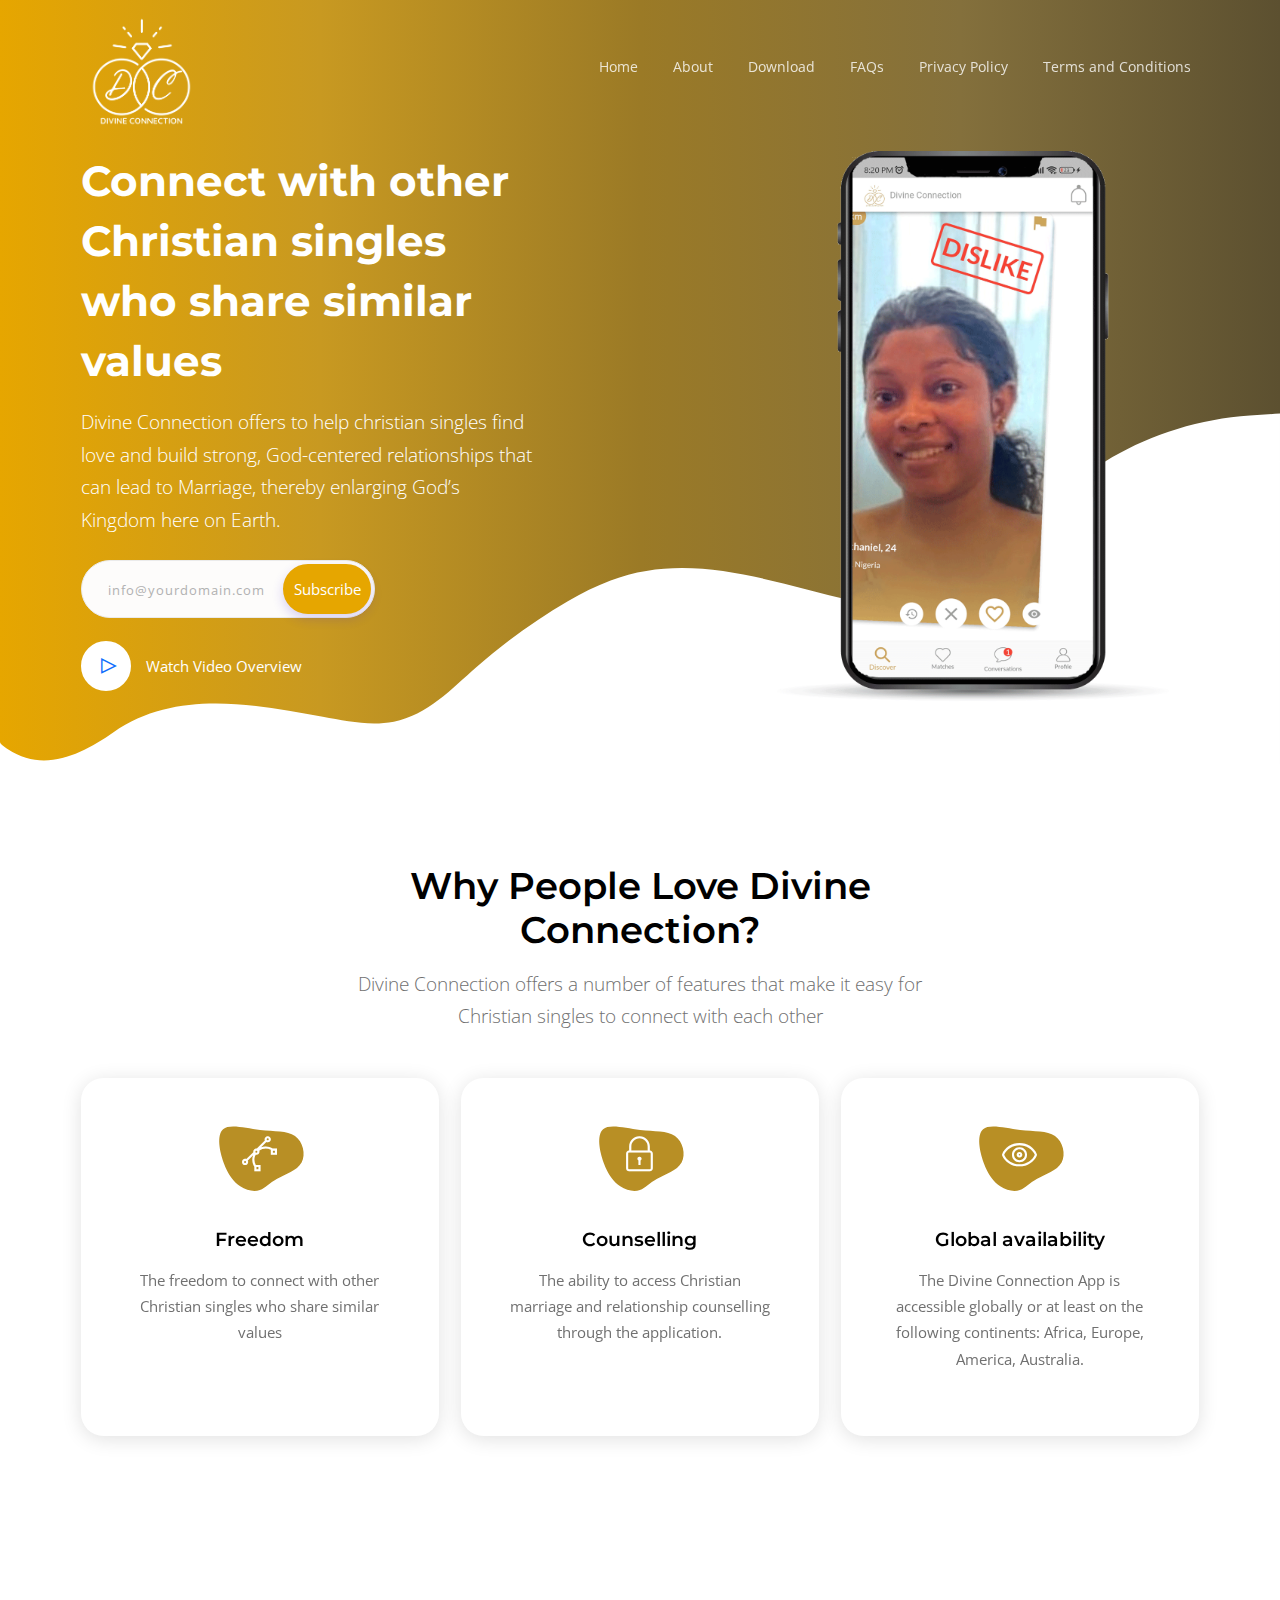
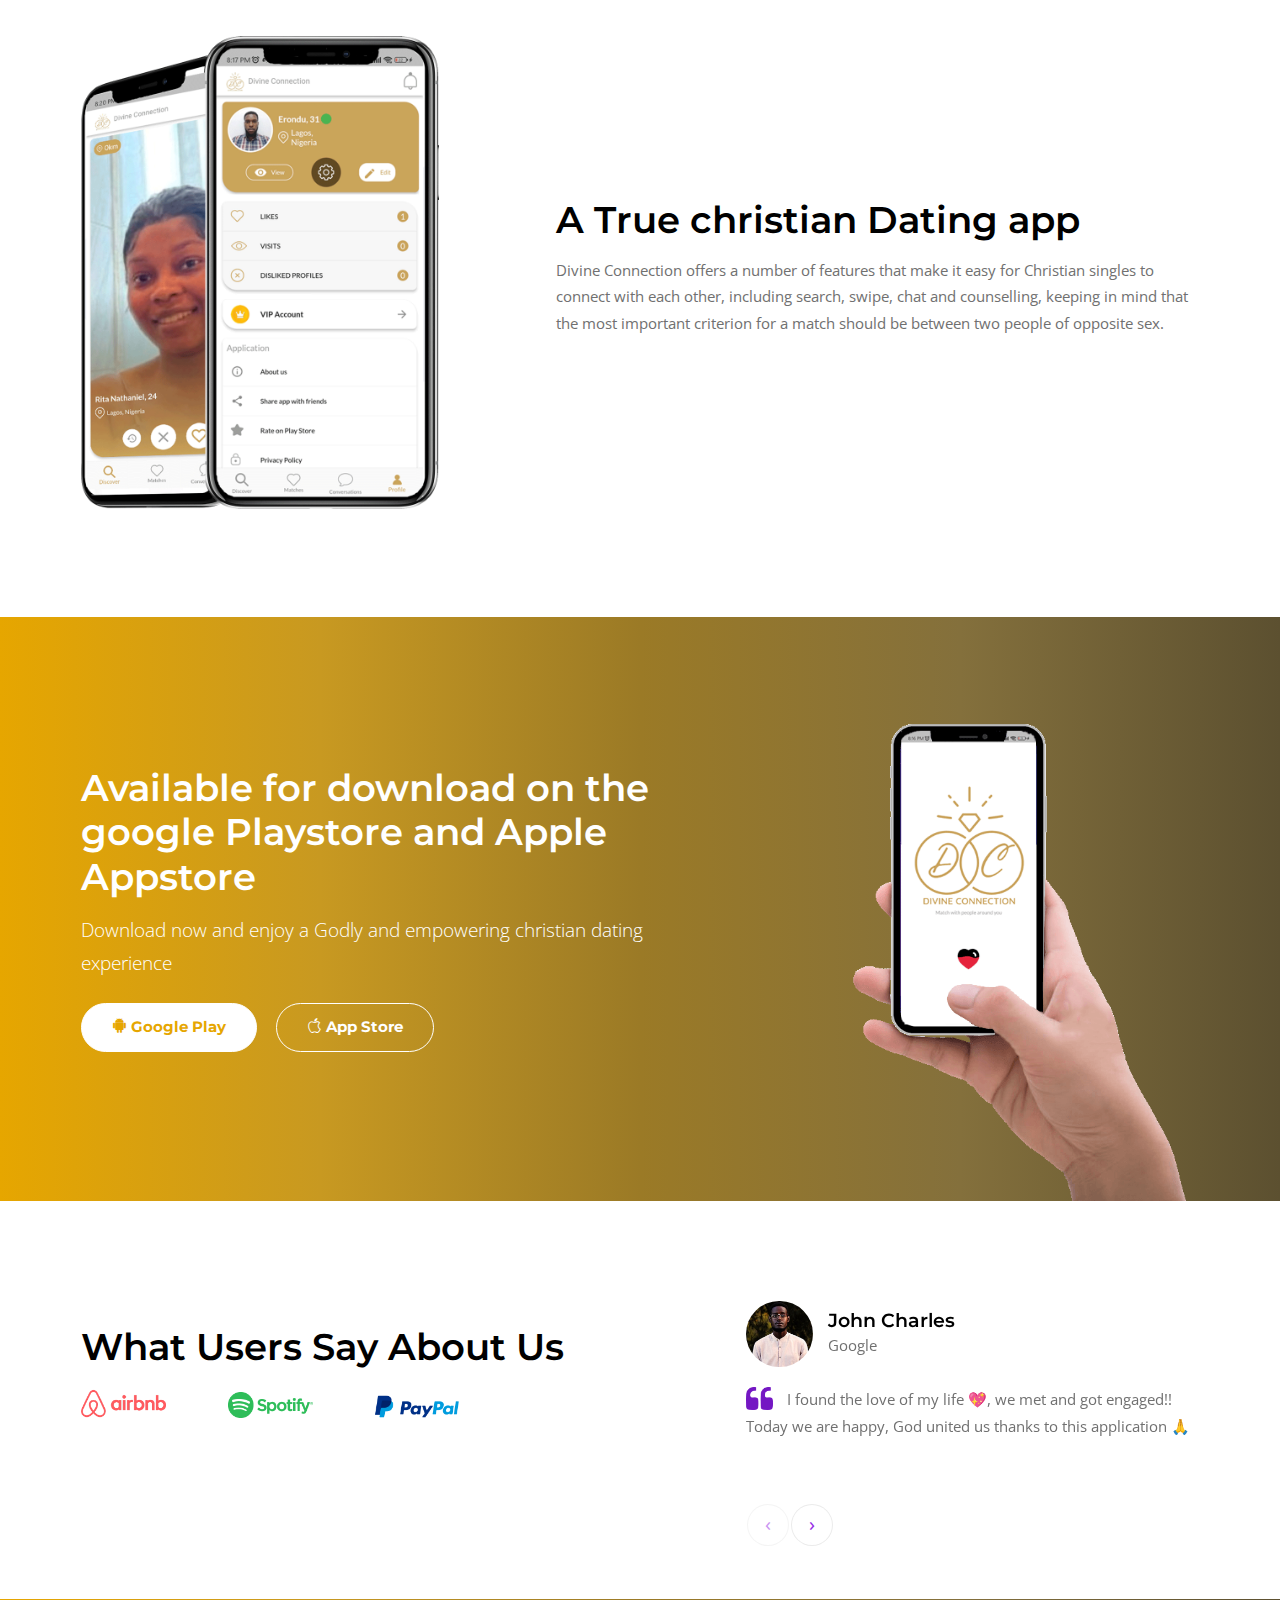
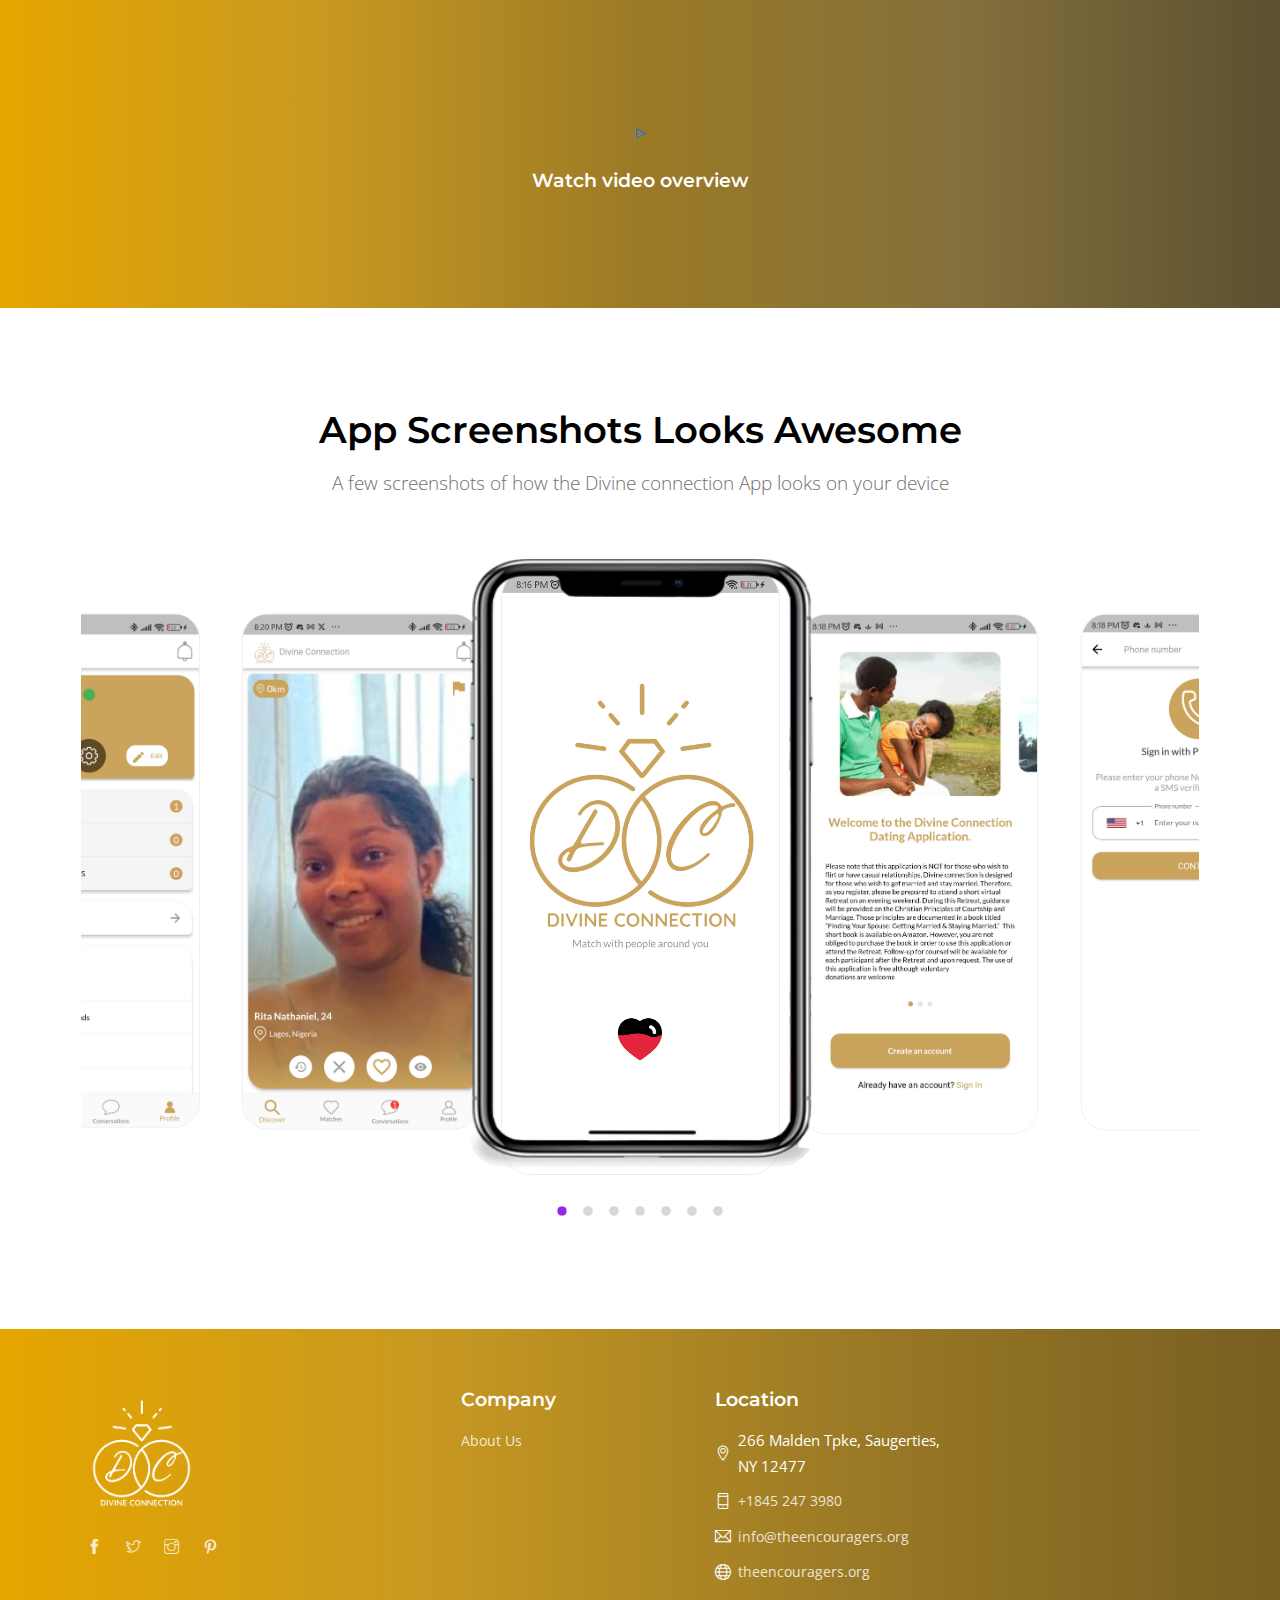
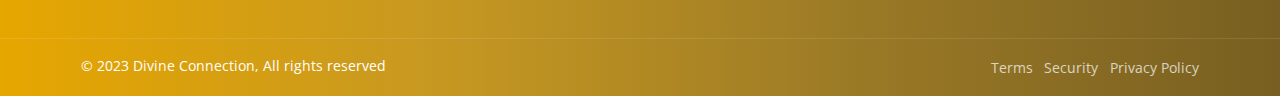
==== commit f26a5e59: "updates" ====
--- a/index.html
+++ b/index.html
@@ -85,7 +85,7 @@
                             </form>
 
                             <div class="video-promo-content py-4 d-flex align-items-center">
-                                <a href="https://www.youtube.com/watch?v=9No-FiEInLA"
+                                <a href="#"
                                     class="popup-youtube video-play-icon-without-bip video-play-icon me-3"><span
                                         class="ti-control-play"></span></a> Watch Video Overview
 
@@ -333,7 +333,7 @@
                 <div class="row justify-content-center">
                     <div class="col-md-6">
                         <div class="video-promo-content mt-4 text-center">
-                            <a href="https://www.youtube.com/watch?v=9No-FiEInLA"
+                            <a href="#
                                 class="popup-youtube video-play-icon d-inline-block"><span
                                     class="ti-control-play"></span></a>
                             <h5 class="mt-4 text-white">Watch video overview</h5>
@@ -374,85 +374,6 @@
         </section>
         <!--screenshots section end-->
 
-
-
-        <!--contact us section start-->
-        <section id="contact" class="contact-us ptb-100 gray-light-bg">
-            <div class="container">
-                <div class="row">
-                    <div class="col-12 pb-3 message-box d-none">
-                        <div class="alert alert-danger"></div>
-                    </div>
-                    <div class="col-md-5">
-                        <div class="section-heading">
-                            <h2>Contact With Us</h2>
-                            <p>It's very easy to get in touch with us. Just use the contact form or pay us a
-                                visit for a coffee at the office. Dynamically innovate competitive technology after an
-                                expanded array of leadership.</p>
-                        </div>
-                        <div class="footer-address">
-                            <h6><strong>Head Office</strong></h6>
-                            <p>121 King St, Melbourne VIC 3000, Australia</p>
-                            <ul>
-                                <li><span>Phone: +61 2 8376 6284</span></li>
-                                <li><span>Email : <a href="mailto:hello@yourdomain.com">hello@yourdomain.com</a></span>
-                                </li>
-                            </ul>
-                        </div>
-                    </div>
-                    <div class="col-md-7">
-                        <form action="#" method="POST" id="contactForm" class="contact-us-form" novalidate="novalidate">
-                            <h5>Reach us quickly</h5>
-                            <div class="row">
-                                <div class="col-sm-6 col-12">
-                                    <div class="form-group mb-3">
-                                        <input type="text" class="form-control" name="name" id="name"
-                                            placeholder="Enter name" required="required">
-                                    </div>
-                                </div>
-                                <div class="col-sm-6 col-12">
-                                    <div class="form-group mb-3">
-                                        <input type="email" class="form-control" name="email" id="email"
-                                            placeholder="Enter email" required="required">
-                                    </div>
-                                </div>
-                            </div>
-                            <div class="row">
-                                <div class="col-sm-6 col-12">
-                                    <div class="form-group mb-3">
-                                        <input type="text" name="phone" value="" class="form-control" id="phone"
-                                            placeholder="Your Phone">
-                                    </div>
-                                </div>
-                                <div class="col-sm-6 col-12">
-                                    <div class="form-group mb-3">
-                                        <input type="text" name="company" value="" size="40" class="form-control"
-                                            id="company" placeholder="Your Company">
-                                    </div>
-                                </div>
-                            </div>
-                            <div class="row">
-                                <div class="col-12">
-                                    <div class="form-group mb-3">
-                                        <textarea name="message" id="message" class="form-control h-100" rows="7"
-                                            cols="25" placeholder="Message"></textarea>
-                                    </div>
-                                </div>
-                            </div>
-                            <div class="row">
-                                <div class="col-sm-12 mt-3">
-                                    <button type="submit" class="btn solid-btn" id="btnContactUs">
-                                        Send Message
-                                    </button>
-                                </div>
-                            </div>
-                        </form>
-                        <p class="form-message"></p>
-                    </div>
-                </div>
-            </div>
-        </section>
-        <!--contact us section end-->
 
 
         <!--footer section start - check footer.html-->
